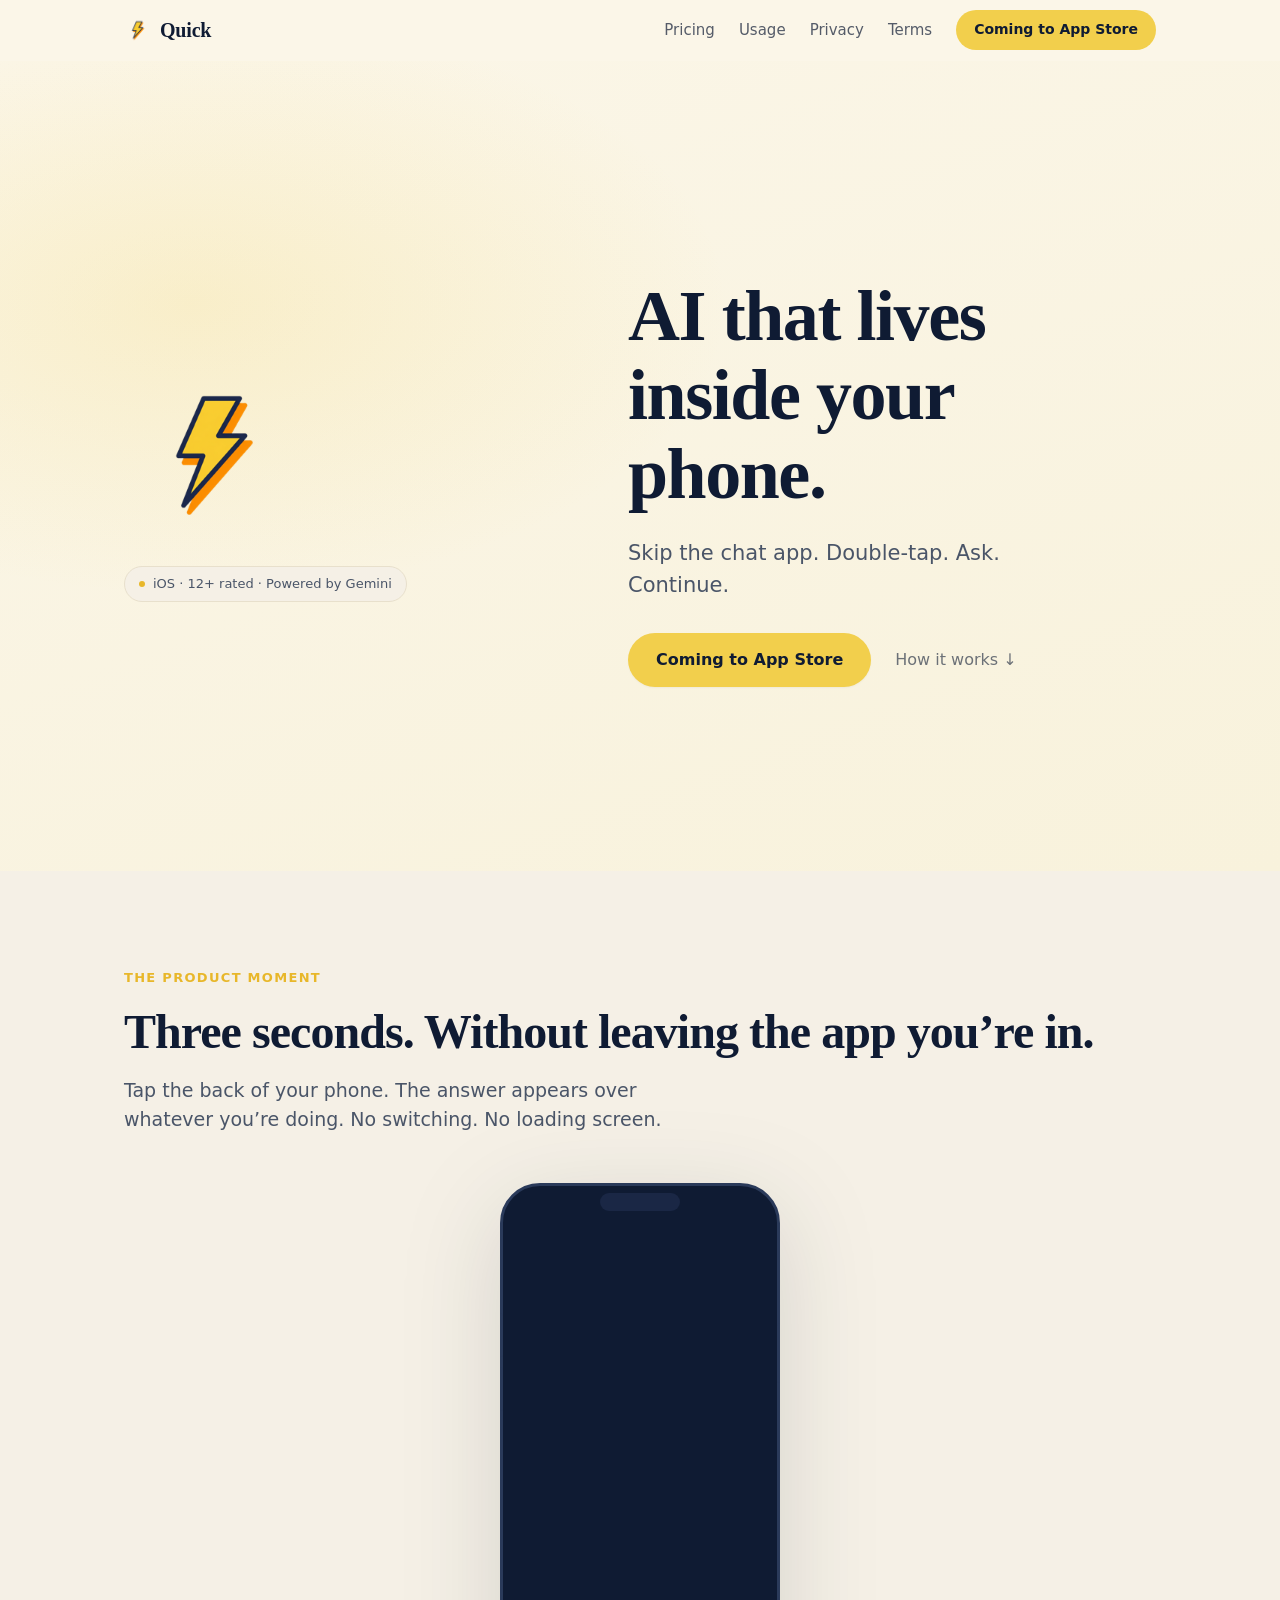
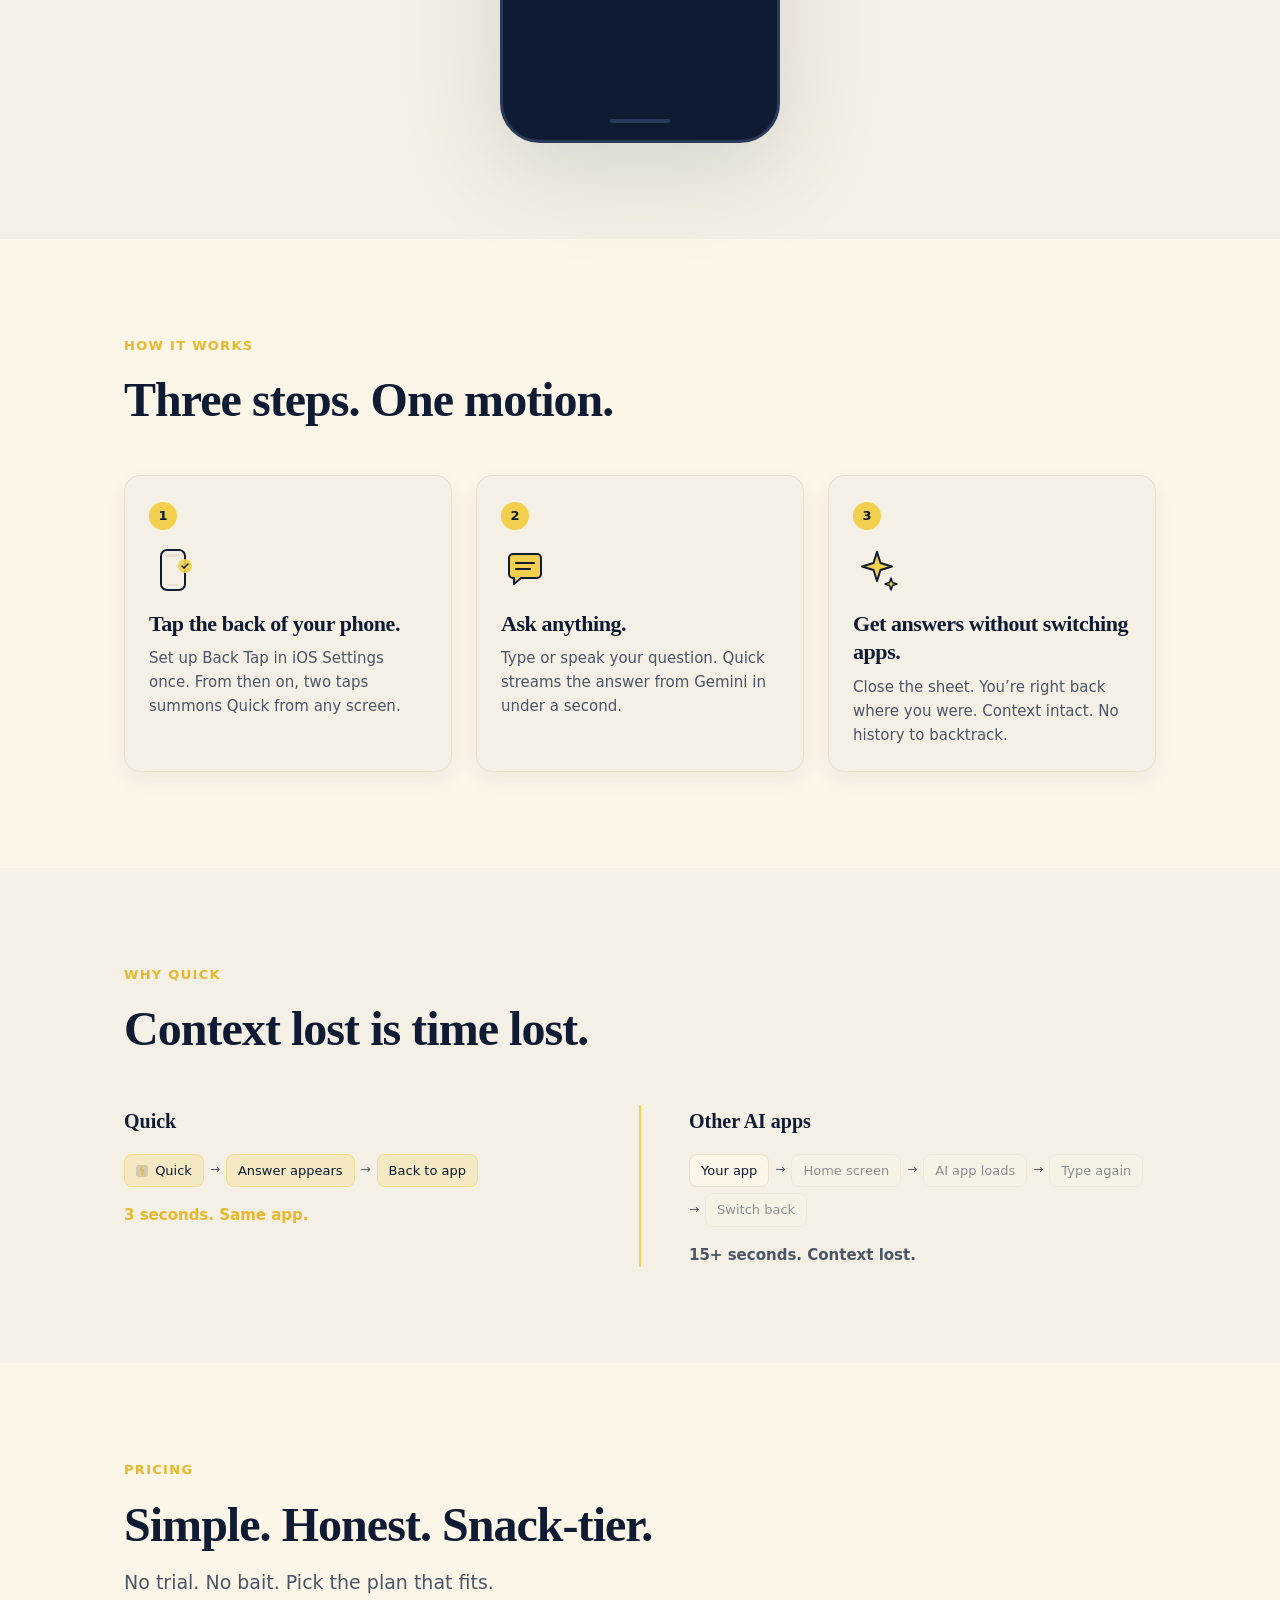
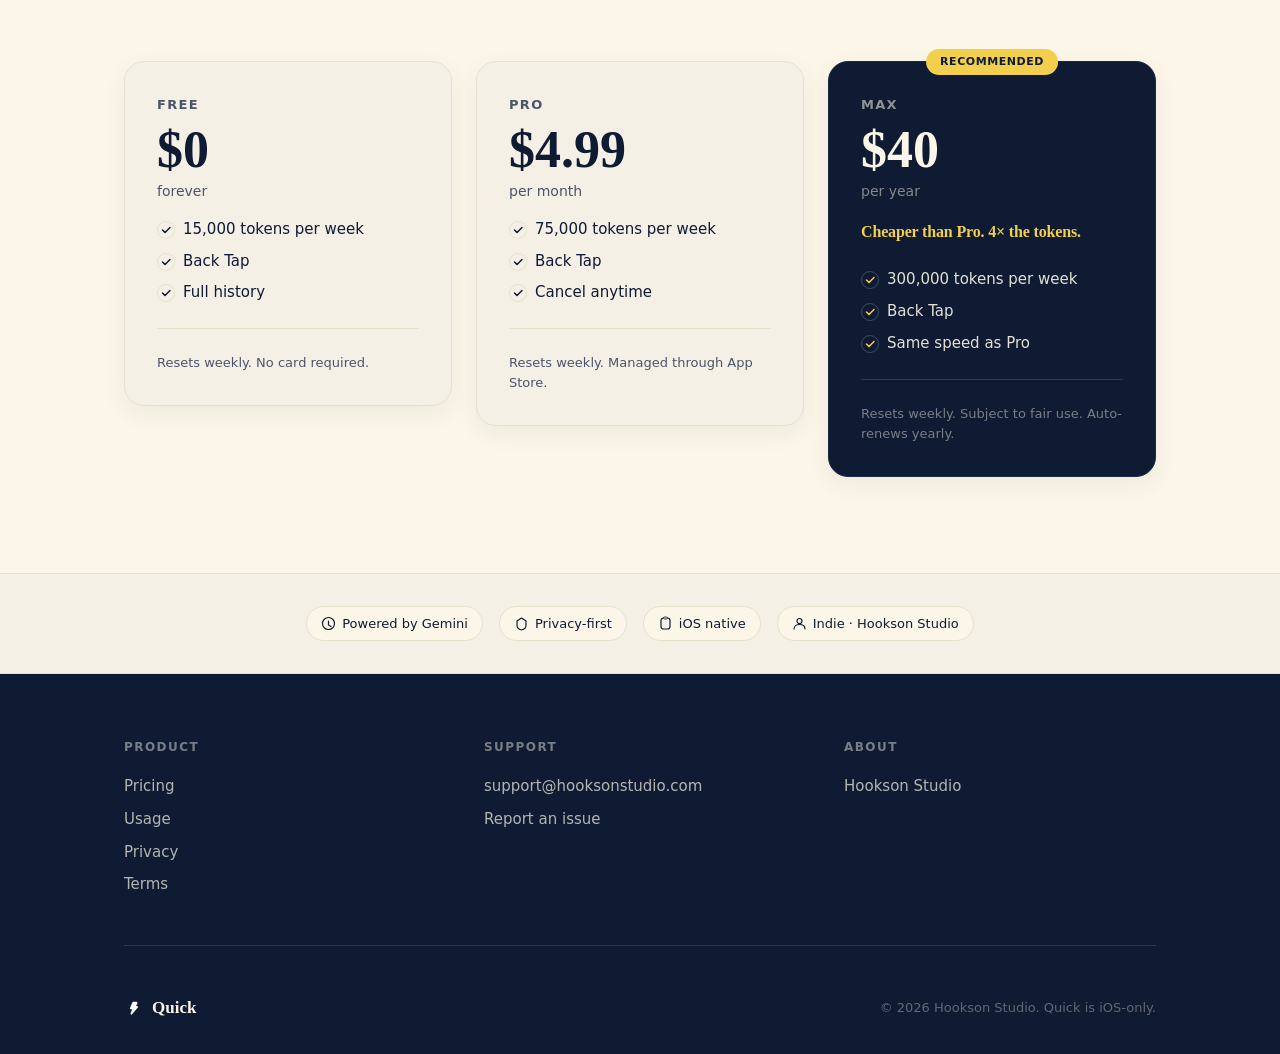
==== index.html @ fffdc353 "fix: token-based quota copy (questions → tokens)" ====
<!DOCTYPE html>
<html lang="en">
<head>
  <meta charset="UTF-8" />
  <meta name="viewport" content="width=device-width, initial-scale=1.0" />
  <title>Quick: Fast AI — AI that lives inside your phone.</title>
  <meta name="description" content="Double-tap. Ask. Continue. Quick is the fastest way to AI, in any app, without switching." />
  <meta name="theme-color" content="#FBF6E8" />
  <link rel="stylesheet" href="styles.css" />
  <style>
    /* Nav scroll state via minimal inline script */
  </style>
</head>
<body>

<!-- NAV -->
<nav class="site-nav" id="site-nav">
  <div class="container">
    <div class="nav-inner">
      <a class="wordmark" href="/">
        <img src="assets/bolt.png" alt="Quick bolt" />
        Quick
      </a>
      <div class="nav-links">
        <a href="#pricing" class="nav-text-link">Pricing</a>
        <a href="usage.html" class="nav-text-link">Usage</a>
        <a href="privacy.html" class="nav-text-link">Privacy</a>
        <a href="terms.html" class="nav-text-link">Terms</a>
        <span class="cta-pill">Coming to App Store</span>
      </div>
    </div>
  </div>
</nav>

<!-- HERO -->
<section class="hero">
  <div class="container">
    <div class="hero-grid">
      <div class="hero-left">
        <img class="hero-bolt" src="assets/bolt.png" alt="Quick" />
        <span class="tagline-pill">
          <span class="tagline-dot"></span>
          iOS &middot; 12+ rated &middot; Powered by Gemini
        </span>
      </div>
      <div class="hero-right">
        <h1>AI that lives inside your phone.</h1>
        <p class="hero-subtitle">Skip the chat app. Double-tap. Ask. Continue.</p>
        <div class="hero-actions">
          <span class="btn-primary">Coming to App Store</span>
          <a href="#how-it-works" class="btn-text">How it works &darr;</a>
        </div>
      </div>
    </div>
  </div>
</section>

<!-- PRODUCT MOMENT -->
<section class="product-moment">
  <div class="container">
    <p class="section-eyebrow fade-in">The product moment</p>
    <h2 class="fade-in">Three seconds. Without leaving the app you&rsquo;re in.</h2>
    <p class="section-sub fade-in">Tap the back of your phone. The answer appears over whatever you&rsquo;re doing. No switching. No loading screen.</p>
    <div class="phone-wrapper fade-in">
      <div class="phone-svg-wrap">
        <!-- Phone outline SVG -->
        <svg class="phone-outline" viewBox="0 0 280 560" fill="none" xmlns="http://www.w3.org/2000/svg">
          <rect x="1.5" y="1.5" width="277" height="557" rx="38.5" fill="#0F1B33" stroke="#2A3A5A" stroke-width="3"/>
          <!-- Side button -->
          <rect x="277" y="140" width="5" height="60" rx="2.5" fill="#2A3A5A"/>
          <!-- Volume buttons -->
          <rect x="-2" y="130" width="5" height="44" rx="2.5" fill="#2A3A5A"/>
          <rect x="-2" y="184" width="5" height="44" rx="2.5" fill="#2A3A5A"/>
          <!-- Camera island -->
          <rect x="100" y="10" width="80" height="18" rx="9" fill="#1A2745"/>
          <!-- Home indicator -->
          <rect x="110" y="536" width="60" height="4" rx="2" fill="#2A3A5A"/>
        </svg>
        <!-- Phone screen contents (static placeholder) -->
        <div class="phone-screen-area">
          <div class="phone-placeholder">
            <svg class="phone-placeholder-bolt" viewBox="0 0 24 24" fill="none" xmlns="http://www.w3.org/2000/svg">
              <path d="M13 2L4 14h7l-1 8 9-12h-7l1-8z" fill="#F2CF4C" stroke="#F2CF4C" stroke-width="1.5" stroke-linejoin="round"/>
            </svg>
            <p class="phone-placeholder-caption">Screenshot coming soon</p>
          </div>
        </div>
      </div>
    </div>
  </div>
</section>

<!-- HOW IT WORKS -->
<section class="how-it-works" id="how-it-works">
  <div class="container">
    <p class="section-eyebrow fade-in">How it works</p>
    <h2 class="fade-in">Three steps. One motion.</h2>
    <div class="cards-row">
      <div class="card fade-in">
        <div class="step-number">1</div>
        <!-- Phone back-tap SVG -->
        <svg class="card-icon" viewBox="0 0 48 48" fill="none" xmlns="http://www.w3.org/2000/svg">
          <rect x="12" y="4" width="24" height="40" rx="6" fill="#F5F0E6" stroke="#0F1B33" stroke-width="2"/>
          <circle cx="36" cy="20" r="7" fill="#F2CF4C" opacity="0.9"/>
          <path d="M33 20l2 2 4-4" stroke="#0F1B33" stroke-width="1.5" stroke-linecap="round" stroke-linejoin="round"/>
          <rect x="17" y="8" width="14" height="3" rx="1.5" fill="#E8E0CC"/>
          <rect x="19" y="38" width="10" height="2" rx="1" fill="#E8E0CC"/>
        </svg>
        <h3>Tap the back of your phone.</h3>
        <p>Set up Back Tap in iOS Settings once. From then on, two taps summons Quick from any screen.</p>
      </div>
      <div class="card fade-in">
        <div class="step-number">2</div>
        <!-- Speech bubble SVG -->
        <svg class="card-icon" viewBox="0 0 48 48" fill="none" xmlns="http://www.w3.org/2000/svg">
          <path d="M8 12c0-2.2 1.8-4 4-4h24c2.2 0 4 1.8 4 4v16c0 2.2-1.8 4-4 4H20l-7 6v-6h-1c-2.2 0-4-1.8-4-4V12z" fill="#F2CF4C" stroke="#0F1B33" stroke-width="2" stroke-linejoin="round"/>
          <line x1="15" y1="17" x2="33" y2="17" stroke="#0F1B33" stroke-width="2" stroke-linecap="round"/>
          <line x1="15" y1="23" x2="29" y2="23" stroke="#0F1B33" stroke-width="2" stroke-linecap="round"/>
        </svg>
        <h3>Ask anything.</h3>
        <p>Type or speak your question. Quick streams the answer from Gemini in under a second.</p>
      </div>
      <div class="card fade-in">
        <div class="step-number">3</div>
        <!-- Sparkle SVG -->
        <svg class="card-icon" viewBox="0 0 48 48" fill="none" xmlns="http://www.w3.org/2000/svg">
          <path d="M24 6l3.5 11L39 20.5 27.5 24 24 35l-3.5-11L9 20.5 20.5 17 24 6z" fill="#F2CF4C" stroke="#0F1B33" stroke-width="2" stroke-linejoin="round"/>
          <path d="M38 32l1.5 4.5L44 38l-4.5 1.5L38 44l-1.5-4.5L32 38l4.5-1.5L38 32z" fill="#F2CF4C" stroke="#0F1B33" stroke-width="1.5" stroke-linejoin="round"/>
        </svg>
        <h3>Get answers without switching apps.</h3>
        <p>Close the sheet. You&rsquo;re right back where you were. Context intact. No history to backtrack.</p>
      </div>
    </div>
  </div>
</section>

<!-- COMPARISON -->
<section class="comparison">
  <div class="container">
    <p class="section-eyebrow fade-in">Why Quick</p>
    <h2 class="fade-in">Context lost is time lost.</h2>
    <div class="comparison-grid fade-in">
      <!-- Quick flow -->
      <div class="flow-col quick">
        <div class="flow-col-title">Quick</div>
        <div class="flow-steps">
          <span class="flow-badge accent">
            <svg width="12" height="12" viewBox="0 0 12 12" fill="none" style="display:inline;vertical-align:middle;margin-right:3px"><rect width="12" height="12" rx="3" fill="#0F1B33" opacity="0.15"/><path d="M6 2l-1.5 3h3L6 10" stroke="#E8B72A" stroke-width="1.2" stroke-linecap="round" stroke-linejoin="round"/></svg>
            Quick
          </span>
          <span class="flow-arrow">&#8594;</span>
          <span class="flow-badge accent">Answer appears</span>
          <span class="flow-arrow">&#8594;</span>
          <span class="flow-badge accent">Back to app</span>
        </div>
        <p class="flow-caption">3 seconds. Same app.</p>
      </div>
      <!-- Divider -->
      <div class="comparison-divider"></div>
      <!-- Other AI flow -->
      <div class="flow-col other">
        <div class="flow-col-title">Other AI apps</div>
        <div class="flow-steps">
          <span class="flow-badge">Your app</span>
          <span class="flow-arrow">&#8594;</span>
          <span class="flow-badge dim">Home screen</span>
          <span class="flow-arrow">&#8594;</span>
          <span class="flow-badge dim">AI app loads</span>
          <span class="flow-arrow">&#8594;</span>
          <span class="flow-badge dim">Type again</span>
          <span class="flow-arrow">&#8594;</span>
          <span class="flow-badge dim">Switch back</span>
        </div>
        <p class="flow-caption">15+ seconds. Context lost.</p>
      </div>
    </div>
  </div>
</section>

<!-- PRICING -->
<section class="pricing" id="pricing">
  <div class="container">
    <p class="section-eyebrow fade-in">Pricing</p>
    <h2 class="fade-in">Simple. Honest. Snack-tier.</h2>
    <p class="section-sub fade-in">No trial. No bait. Pick the plan that fits.</p>
    <div class="pricing-grid">
      <!-- Free -->
      <div class="pricing-card fade-in">
        <p class="plan-tier">Free</p>
        <div class="plan-price">$0</div>
        <p class="plan-cadence">forever</p>
        <div class="plan-features">
          <div class="plan-feature">
            <svg class="check-icon" viewBox="0 0 18 18" fill="none"><circle cx="9" cy="9" r="8.5" stroke="#E8E0CC"/><path d="M5.5 9l2.5 2.5 5-5" stroke="#0F1B33" stroke-width="1.5" stroke-linecap="round" stroke-linejoin="round"/></svg>
            15,000 tokens per week
          </div>
          <div class="plan-feature">
            <svg class="check-icon" viewBox="0 0 18 18" fill="none"><circle cx="9" cy="9" r="8.5" stroke="#E8E0CC"/><path d="M5.5 9l2.5 2.5 5-5" stroke="#0F1B33" stroke-width="1.5" stroke-linecap="round" stroke-linejoin="round"/></svg>
            Back Tap
          </div>
          <div class="plan-feature">
            <svg class="check-icon" viewBox="0 0 18 18" fill="none"><circle cx="9" cy="9" r="8.5" stroke="#E8E0CC"/><path d="M5.5 9l2.5 2.5 5-5" stroke="#0F1B33" stroke-width="1.5" stroke-linecap="round" stroke-linejoin="round"/></svg>
            Full history
          </div>
        </div>
        <p class="plan-note">Resets weekly. No card required.</p>
      </div>
      <!-- Pro -->
      <div class="pricing-card fade-in">
        <p class="plan-tier">Pro</p>
        <div class="plan-price">$4.99</div>
        <p class="plan-cadence">per month</p>
        <div class="plan-features">
          <div class="plan-feature">
            <svg class="check-icon" viewBox="0 0 18 18" fill="none"><circle cx="9" cy="9" r="8.5" stroke="#E8E0CC"/><path d="M5.5 9l2.5 2.5 5-5" stroke="#0F1B33" stroke-width="1.5" stroke-linecap="round" stroke-linejoin="round"/></svg>
            75,000 tokens per week
          </div>
          <div class="plan-feature">
            <svg class="check-icon" viewBox="0 0 18 18" fill="none"><circle cx="9" cy="9" r="8.5" stroke="#E8E0CC"/><path d="M5.5 9l2.5 2.5 5-5" stroke="#0F1B33" stroke-width="1.5" stroke-linecap="round" stroke-linejoin="round"/></svg>
            Back Tap
          </div>
          <div class="plan-feature">
            <svg class="check-icon" viewBox="0 0 18 18" fill="none"><circle cx="9" cy="9" r="8.5" stroke="#E8E0CC"/><path d="M5.5 9l2.5 2.5 5-5" stroke="#0F1B33" stroke-width="1.5" stroke-linecap="round" stroke-linejoin="round"/></svg>
            Cancel anytime
          </div>
        </div>
        <p class="plan-note">Resets weekly. Managed through App Store.</p>
      </div>
      <!-- Max -->
      <div class="pricing-card recommended fade-in">
        <div class="recommended-badge">Recommended</div>
        <p class="plan-tier">Max</p>
        <div class="plan-price">$40</div>
        <p class="plan-cadence">per year</p>
        <p class="plan-pitch">Cheaper than Pro. 4&times; the tokens.</p>
        <div class="plan-features">
          <div class="plan-feature">
            <svg class="check-icon" viewBox="0 0 18 18" fill="none"><circle cx="9" cy="9" r="8.5" stroke="rgba(255,255,255,0.2)"/><path d="M5.5 9l2.5 2.5 5-5" stroke="#F2CF4C" stroke-width="1.5" stroke-linecap="round" stroke-linejoin="round"/></svg>
            300,000 tokens per week
          </div>
          <div class="plan-feature">
            <svg class="check-icon" viewBox="0 0 18 18" fill="none"><circle cx="9" cy="9" r="8.5" stroke="rgba(255,255,255,0.2)"/><path d="M5.5 9l2.5 2.5 5-5" stroke="#F2CF4C" stroke-width="1.5" stroke-linecap="round" stroke-linejoin="round"/></svg>
            Back Tap
          </div>
          <div class="plan-feature">
            <svg class="check-icon" viewBox="0 0 18 18" fill="none"><circle cx="9" cy="9" r="8.5" stroke="rgba(255,255,255,0.2)"/><path d="M5.5 9l2.5 2.5 5-5" stroke="#F2CF4C" stroke-width="1.5" stroke-linecap="round" stroke-linejoin="round"/></svg>
            Same speed as Pro
          </div>
        </div>
        <p class="plan-note">Resets weekly. Subject to fair use. Auto-renews yearly.</p>
      </div>
    </div>
  </div>
</section>

<!-- TRUST STRIP -->
<div class="trust">
  <div class="container">
    <div class="trust-inner">
      <span class="trust-badge">
        <svg viewBox="0 0 15 15" fill="none"><path d="M7.5 1.5A6 6 0 1 1 7.5 13.5 6 6 0 0 1 7.5 1.5z" stroke="#0F1B33" stroke-width="1.2"/><path d="M7.5 5v4l2.5 1.5" stroke="#0F1B33" stroke-width="1.2" stroke-linecap="round"/></svg>
        Powered by Gemini
      </span>
      <span class="trust-badge">
        <svg viewBox="0 0 15 15" fill="none"><path d="M7.5 2L3 5v4c0 2.5 2 4.5 4.5 5 2.5-.5 4.5-2.5 4.5-5V5L7.5 2z" stroke="#0F1B33" stroke-width="1.2" stroke-linejoin="round"/></svg>
        Privacy-first
      </span>
      <span class="trust-badge">
        <svg viewBox="0 0 15 15" fill="none"><rect x="3" y="2" width="9" height="11" rx="2.5" stroke="#0F1B33" stroke-width="1.2"/><rect x="5.5" y="1" width="4" height="2" rx="1" fill="#E8E0CC" stroke="#0F1B33" stroke-width="0.8"/></svg>
        iOS native
      </span>
      <span class="trust-badge">
        <svg viewBox="0 0 15 15" fill="none"><circle cx="7.5" cy="5" r="2.5" stroke="#0F1B33" stroke-width="1.2"/><path d="M2 13c0-3 2.5-4.5 5.5-4.5S13 10 13 13" stroke="#0F1B33" stroke-width="1.2" stroke-linecap="round"/></svg>
        Indie &middot; Hookson Studio
      </span>
    </div>
  </div>
</div>

<!-- FOOTER -->
<footer class="site-footer">
  <div class="container">
    <div class="footer-grid">
      <div>
        <p class="footer-col-title">Product</p>
        <div class="footer-links">
          <a href="#pricing">Pricing</a>
          <a href="usage.html">Usage</a>
          <a href="privacy.html">Privacy</a>
          <a href="terms.html">Terms</a>
        </div>
      </div>
      <div>
        <p class="footer-col-title">Support</p>
        <div class="footer-links">
          <a href="mailto:support@hooksonstudio.com">support@hooksonstudio.com</a>
          <a href="mailto:support@hooksonstudio.com?subject=Report">Report an issue</a>
        </div>
      </div>
      <div>
        <p class="footer-col-title">About</p>
        <div class="footer-links">
          <a href="https://hooksonstudio.com" rel="noopener">Hookson Studio</a>
        </div>
      </div>
    </div>
    <div class="footer-bottom">
      <a class="footer-wordmark" href="/">
        <img src="assets/bolt.png" alt="Quick" />
        Quick
      </a>
      <p class="footer-copyright">&copy; 2026 Hookson Studio. Quick is iOS-only.</p>
    </div>
  </div>
</footer>

<!-- Minimal nav scroll script — one querySelector, no framework -->
<script>
(function(){
  var nav = document.getElementById('site-nav');
  window.addEventListener('scroll', function(){ nav.classList.toggle('scrolled', window.scrollY > 8); }, {passive:true});
})();
</script>

</body>
</html>
---- styles.css ----
/* Quick: Fast AI — Marketing Site Styles */

/* RESET */
*, *::before, *::after { box-sizing: border-box; margin: 0; padding: 0; }
html { scroll-behavior: smooth; -webkit-text-size-adjust: 100%; }
body {
  font-family: -apple-system, BlinkMacSystemFont, 'SF Pro Text', system-ui, sans-serif;
  font-size: 17px;
  line-height: 1.65;
  color: var(--navy);
  background: var(--cream);
  -webkit-font-smoothing: antialiased;
}
img, svg { display: block; max-width: 100%; }
a { color: inherit; text-decoration: none; }
ul { list-style: none; }

/* BRAND VARIABLES */
:root {
  --cream:        #FBF6E8;
  --cream-deep:   #F5F0E6;
  --cream-border: #E8E0CC;
  --navy:         #0F1B33;
  --navy-soft:    #1A2745;
  --yellow:       #F2CF4C;
  --yellow-deep:  #E8B72A;
  --orange:       #F39C2E;
  --text-secondary: #4A5568;
  --shadow-sm: 0 1px 2px rgba(15,27,51,0.04);
  --shadow-md: 0 8px 24px rgba(15,27,51,0.06);
  --shadow-lg: 0 24px 48px rgba(15,27,51,0.08);
  --sp-1:4px; --sp-2:8px; --sp-3:16px; --sp-4:24px;
  --sp-5:32px; --sp-6:48px; --sp-7:64px; --sp-8:96px; --sp-9:128px;
}

/* TYPOGRAPHY */
h1,h2,h3,.serif {
  font-family: 'Iowan Old Style','Charter','Georgia',serif;
  font-weight: 700;
  letter-spacing: -0.02em;
  line-height: 1.1;
}
h1 { font-size: clamp(44px,6vw,72px); }
h2 { font-size: clamp(32px,4.5vw,48px); line-height: 1.15; }
h3 { font-size: 22px; line-height: 1.3; }
p  { font-size: 17px; }

/* LAYOUT */
.container { max-width: 1080px; margin: 0 auto; padding: 0 var(--sp-4); }
section { padding: var(--sp-8) 0; }

/* NAVIGATION */
.site-nav {
  position: sticky; top: 0; z-index: 100;
  background: transparent;
  transition: background 200ms ease, border-color 200ms ease, box-shadow 200ms ease;
  border-bottom: 1px solid transparent;
}
.site-nav.scrolled {
  background: var(--cream);
  border-bottom-color: var(--cream-border);
  box-shadow: var(--shadow-sm);
}
.nav-inner {
  display: flex; align-items: center; justify-content: space-between; height: 60px;
}
.wordmark {
  display: flex; align-items: center; gap: var(--sp-2);
  font-family: 'Iowan Old Style','Charter','Georgia',serif;
  font-size: 20px; font-weight: 700; color: var(--navy); letter-spacing: -0.01em;
}
.wordmark img { width: 28px; height: 28px; object-fit: contain; }
.nav-links { display: flex; align-items: center; gap: var(--sp-4); }
.nav-text-link { font-size: 15px; color: var(--navy); opacity: 0.7; transition: opacity 160ms ease; }
.nav-text-link:hover { opacity: 1; }
.cta-pill {
  display: inline-flex; align-items: center; padding: 8px 18px;
  background: var(--yellow); color: var(--navy); border-radius: 100px;
  font-size: 14px; font-weight: 600;
  transition: background 160ms ease, transform 160ms ease;
}
.cta-pill:hover { background: var(--yellow-deep); transform: translateY(-1px); }

/* HERO */
.hero {
  min-height: 90vh; display: flex; align-items: center;
  background:
    radial-gradient(ellipse 70% 60% at 15% 30%, rgba(242,207,76,0.18) 0%, transparent 60%),
    linear-gradient(160deg, var(--cream) 0%, #F8F2DC 100%);
  padding: var(--sp-8) 0 var(--sp-7); overflow: hidden;
}
.hero-grid {
  display: grid; grid-template-columns: 1fr 1.2fr;
  gap: var(--sp-7); align-items: center;
}
.hero-left { display: flex; flex-direction: column; align-items: flex-start; gap: var(--sp-4); }
.hero-bolt { width: 180px; height: 180px; object-fit: contain; animation: boltPulse 3s ease-in-out infinite; }
@keyframes boltPulse {
  0%,100% { filter: drop-shadow(0 0 0px rgba(242,207,76,0)); }
  50%     { filter: drop-shadow(0 0 32px rgba(242,207,76,0.6)); }
}
.tagline-pill {
  display: inline-flex; align-items: center; gap: var(--sp-2);
  padding: 6px 14px; background: var(--cream-deep);
  border: 1px solid var(--cream-border); border-radius: 100px;
  font-size: 13px; font-weight: 500; color: var(--text-secondary);
}
.tagline-dot { width:6px; height:6px; background:var(--yellow-deep); border-radius:50%; display:inline-block; }
.hero-right { display: flex; flex-direction: column; gap: var(--sp-4); }
.hero-subtitle { font-size: 21px; color: var(--text-secondary); line-height: 1.5; max-width: 440px; }
.hero-actions { display: flex; align-items: center; gap: var(--sp-4); flex-wrap: wrap; margin-top: var(--sp-2); }
.btn-primary {
  display: inline-flex; align-items: center; padding: 14px 28px;
  background: var(--yellow); color: var(--navy); border-radius: 100px;
  font-size: 16px; font-weight: 600;
  transition: background 160ms ease, transform 160ms ease, box-shadow 160ms ease;
  box-shadow: var(--shadow-sm);
}
.btn-primary:hover { background: var(--yellow-deep); transform: translateY(-2px); box-shadow: var(--shadow-md); }
.btn-text { font-size: 16px; color: var(--navy); opacity: 0.6; transition: opacity 160ms ease; font-weight: 500; }
.btn-text:hover { opacity: 1; }

/* SCROLL FADE-IN */
@supports (animation-timeline: view()) {
  .fade-in {
    opacity: 0; transform: translateY(24px);
    animation: fadeUp 0.6s ease forwards;
    animation-timeline: view();
    animation-range: entry 0% entry 30%;
  }
}
@keyframes fadeUp { to { opacity: 1; transform: translateY(0); } }

/* PRODUCT MOMENT */
.product-moment { background: var(--cream-deep); padding: var(--sp-8) 0; }
.section-eyebrow {
  font-size: 13px; font-weight: 600; text-transform: uppercase;
  letter-spacing: 0.1em; color: var(--yellow-deep); margin-bottom: var(--sp-3);
}
.section-sub {
  font-size: 19px; color: var(--text-secondary); max-width: 560px;
  margin-top: var(--sp-3); margin-bottom: var(--sp-6); line-height: 1.55;
}
.phone-wrapper { display: flex; justify-content: center; }
.phone-svg-wrap {
  position: relative; width: 280px; height: 560px;
  filter: drop-shadow(0 24px 48px rgba(15,27,51,0.14));
}
.phone-svg-wrap svg.phone-outline {
  position: absolute; inset: 0; width: 100%; height: 100%;
  z-index: 10; pointer-events: none;
}
.phone-screen-area {
  position: absolute; top: 28px; left: 16px; right: 16px; bottom: 28px;
  border-radius: 24px; overflow: hidden; background: #1C1C1E; z-index: 1;
}
.phone-placeholder {
  position:absolute; inset:0;
  display:flex; flex-direction:column; align-items:center; justify-content:center;
  gap:14px; padding:24px;
  background:linear-gradient(160deg, #14223F 0%, #0F1B33 100%);
}
.phone-placeholder-bolt {
  width:36px; height:36px; opacity:0.85;
  filter: drop-shadow(0 0 14px rgba(242,207,76,0.35));
}
.phone-placeholder-caption {
  font-family:'Iowan Old Style','Charter','Georgia',serif;
  font-size:14px; font-style:italic;
  color:rgba(251,246,232,0.55); letter-spacing:0.01em; text-align:center;
}

/* HOW IT WORKS */
.how-it-works { background: var(--cream); }
.cards-row { display:grid; grid-template-columns:repeat(3,1fr); gap:var(--sp-4); margin-top:var(--sp-6); }
.card {
  background:var(--cream-deep); border:1px solid var(--cream-border);
  border-radius:16px; padding:var(--sp-4); box-shadow:var(--shadow-md);
  transition:transform 200ms ease, box-shadow 200ms ease;
}
.card:hover { transform:translateY(-4px); box-shadow:var(--shadow-lg); }
.card-icon { width:48px; height:48px; margin-bottom:var(--sp-3); }
.card h3 { color:var(--navy); margin-bottom:var(--sp-2); }
.card p { font-size:15px; color:var(--text-secondary); line-height:1.6; }
.step-number {
  display:inline-flex; align-items:center; justify-content:center;
  width:28px; height:28px; border-radius:50%; background:var(--yellow);
  color:var(--navy); font-size:13px; font-weight:700; margin-bottom:var(--sp-3);
}

/* COMPARISON */
.comparison { background: var(--cream-deep); }
.comparison-grid {
  display:grid; grid-template-columns:1fr 2px 1fr;
  gap:var(--sp-6); align-items:start; margin-top:var(--sp-6);
}
.comparison-divider { background:var(--yellow); width:2px; align-self:stretch; min-height:160px; border-radius:1px; }
.flow-col { display:flex; flex-direction:column; gap:var(--sp-3); }
.flow-col-title { font-family:'Iowan Old Style','Charter','Georgia',serif; font-size:20px; font-weight:700; color:var(--navy); }
.flow-steps { display:flex; align-items:center; flex-wrap:wrap; gap:6px; }
.flow-badge {
  padding:5px 11px; border-radius:8px; background:var(--cream);
  border:1px solid var(--cream-border); font-size:13px; font-weight:500; color:var(--navy);
}
.flow-badge.accent { background:rgba(242,207,76,0.22); border-color:rgba(242,207,76,0.45); }
.flow-badge.dim { opacity:0.45; }
.flow-arrow { color:var(--text-secondary); font-size:12px; }
.flow-caption { font-size:15px; font-weight:600; }
.flow-col.quick .flow-caption { color:var(--yellow-deep); }
.flow-col.other .flow-caption { color:var(--text-secondary); }

/* PRICING */
.pricing { background: var(--cream); }
.pricing-grid { display:grid; grid-template-columns:repeat(3,1fr); gap:var(--sp-4); margin-top:var(--sp-7); align-items:start; }
.pricing-card {
  background:var(--cream-deep); border:1px solid var(--cream-border);
  border-radius:20px; padding:var(--sp-5); box-shadow:var(--shadow-md);
  transition:transform 200ms ease, box-shadow 200ms ease; position:relative;
}
.pricing-card:hover { transform:translateY(-4px); box-shadow:var(--shadow-lg); }
.pricing-card.recommended { background:var(--navy); border-color:var(--navy-soft); color:var(--cream); }
.recommended-badge {
  position:absolute; top:-13px; left:50%; transform:translateX(-50%);
  background:var(--yellow); color:var(--navy); font-size:11px; font-weight:700;
  padding:4px 14px; border-radius:100px; white-space:nowrap;
  letter-spacing:0.05em; text-transform:uppercase;
}
.plan-tier {
  font-size:13px; font-weight:600; text-transform:uppercase;
  letter-spacing:0.1em; color:var(--text-secondary); margin-bottom:var(--sp-2);
}
.pricing-card.recommended .plan-tier { color:rgba(251,246,232,0.55); }
.plan-price {
  font-family:'Iowan Old Style','Charter','Georgia',serif;
  font-size:52px; font-weight:700; line-height:1; color:var(--navy);
}
.pricing-card.recommended .plan-price { color:var(--cream); }
.plan-cadence { font-size:14px; color:var(--text-secondary); margin-top:var(--sp-1); margin-bottom:var(--sp-3); }
.pricing-card.recommended .plan-cadence { color:rgba(251,246,232,0.5); }
.plan-pitch {
  font-family:'Iowan Old Style','Charter','Georgia',serif;
  font-size:16px; font-weight:700; color:var(--yellow);
  margin-bottom:var(--sp-4); letter-spacing:-0.01em;
}
.plan-features {
  display:flex; flex-direction:column; gap:10px;
  margin-bottom:var(--sp-4); padding-bottom:var(--sp-4);
  border-bottom:1px solid var(--cream-border);
}
.pricing-card.recommended .plan-features { border-bottom-color:rgba(251,246,232,0.15); }
.plan-feature { display:flex; align-items:flex-start; gap:8px; font-size:15px; color:var(--navy); line-height:1.45; }
.pricing-card.recommended .plan-feature { color:rgba(251,246,232,0.9); }
.check-icon { flex-shrink:0; width:18px; height:18px; margin-top:2px; }
.plan-note { font-size:13px; color:var(--text-secondary); line-height:1.55; }
.pricing-card.recommended .plan-note { color:rgba(251,246,232,0.45); }

/* TRUST STRIP */
.trust {
  background:var(--cream-deep); padding:var(--sp-5) 0;
  border-top:1px solid var(--cream-border); border-bottom:1px solid var(--cream-border);
}
.trust-inner { display:flex; align-items:center; justify-content:center; gap:var(--sp-3); flex-wrap:wrap; }
.trust-badge {
  display:inline-flex; align-items:center; gap:6px; padding:6px 14px;
  border:1px solid var(--cream-border); border-radius:100px;
  font-size:13px; font-weight:500; color:var(--navy); background:var(--cream);
}
.trust-badge svg { width:15px; height:15px; flex-shrink:0; }

/* FOOTER */
.site-footer { background:var(--navy); color:var(--cream); padding:var(--sp-7) 0 var(--sp-5); }
.footer-grid {
  display:grid; grid-template-columns:1fr 1fr 1fr; gap:var(--sp-6);
  margin-bottom:var(--sp-6); padding-bottom:var(--sp-6);
  border-bottom:1px solid rgba(251,246,232,0.12);
}
.footer-col-title {
  font-size:12px; font-weight:600; text-transform:uppercase;
  letter-spacing:0.12em; color:rgba(251,246,232,0.45); margin-bottom:var(--sp-3);
}
.footer-links { display:flex; flex-direction:column; gap:var(--sp-2); }
.footer-links a { font-size:15px; color:rgba(251,246,232,0.7); transition:color 160ms ease; }
.footer-links a:hover { color:var(--yellow); }
.footer-bottom { display:flex; align-items:center; justify-content:space-between; flex-wrap:wrap; gap:var(--sp-3); }
.footer-copyright { font-size:13px; color:rgba(251,246,232,0.35); }
.footer-wordmark {
  display:flex; align-items:center; gap:8px;
  font-family:'Iowan Old Style','Charter','Georgia',serif;
  font-size:17px; font-weight:700; color:var(--cream);
}
.footer-wordmark img { width:20px; height:20px; object-fit:contain; filter:brightness(0) invert(1); }

/* LEGAL PAGES */
.legal-main { padding:var(--sp-8) 0; }
.legal-content { max-width:680px; margin:0 auto; }
.legal-content h1 { font-size:clamp(32px,5vw,52px); color:var(--navy); margin-bottom:var(--sp-2); }
.last-updated { font-size:14px; color:var(--text-secondary); margin-bottom:var(--sp-6); }
.legal-content h2 {
  font-size:22px; color:var(--navy); margin-top:var(--sp-6); margin-bottom:var(--sp-2);
  font-family:'Iowan Old Style','Charter','Georgia',serif; letter-spacing:-0.01em;
}
.legal-content p, .legal-content li { font-size:16px; color:var(--navy); line-height:1.75; margin-bottom:var(--sp-3); }
.legal-content ul { list-style:disc; padding-left:var(--sp-4); margin-bottom:var(--sp-3); }
.legal-content strong { font-weight:600; }
.legal-content a {
  color:var(--navy); text-decoration:underline;
  text-decoration-color:var(--yellow-deep); text-underline-offset:3px; transition:color 160ms ease;
}
.legal-content a:hover { color:var(--yellow-deep); }

/* REDUCED MOTION */
@media (prefers-reduced-motion: reduce) {
  .fade-in  { animation:none !important; opacity:1 !important; transform:none !important; }
  .hero-bolt { animation:none !important; filter:none !important; }
  .phone-placeholder-bolt { filter:none !important; }
}

/* MOBILE */
@media (max-width: 720px) {
  .hero-grid { grid-template-columns:1fr; text-align:center; }
  .hero-left { align-items:center; order:1; }
  .hero-right { order:2; align-items:center; }
  .hero-bolt { width:120px; height:120px; }
  .hero-subtitle { text-align:center; }
  .hero-actions { justify-content:center; }
  .cards-row { grid-template-columns:1fr; }
  .comparison-grid { grid-template-columns:1fr; gap:var(--sp-4); }
  .comparison-divider { width:100%; height:2px; min-height:unset; align-self:auto; }
  .pricing-grid { grid-template-columns:1fr; }
  .footer-grid { grid-template-columns:1fr; gap:var(--sp-4); }
  .footer-bottom { flex-direction:column; text-align:center; }
  .nav-text-link { display:none; }
  .trust-inner { gap:var(--sp-2); }
  .phone-svg-wrap { width:220px; height:440px; }
}
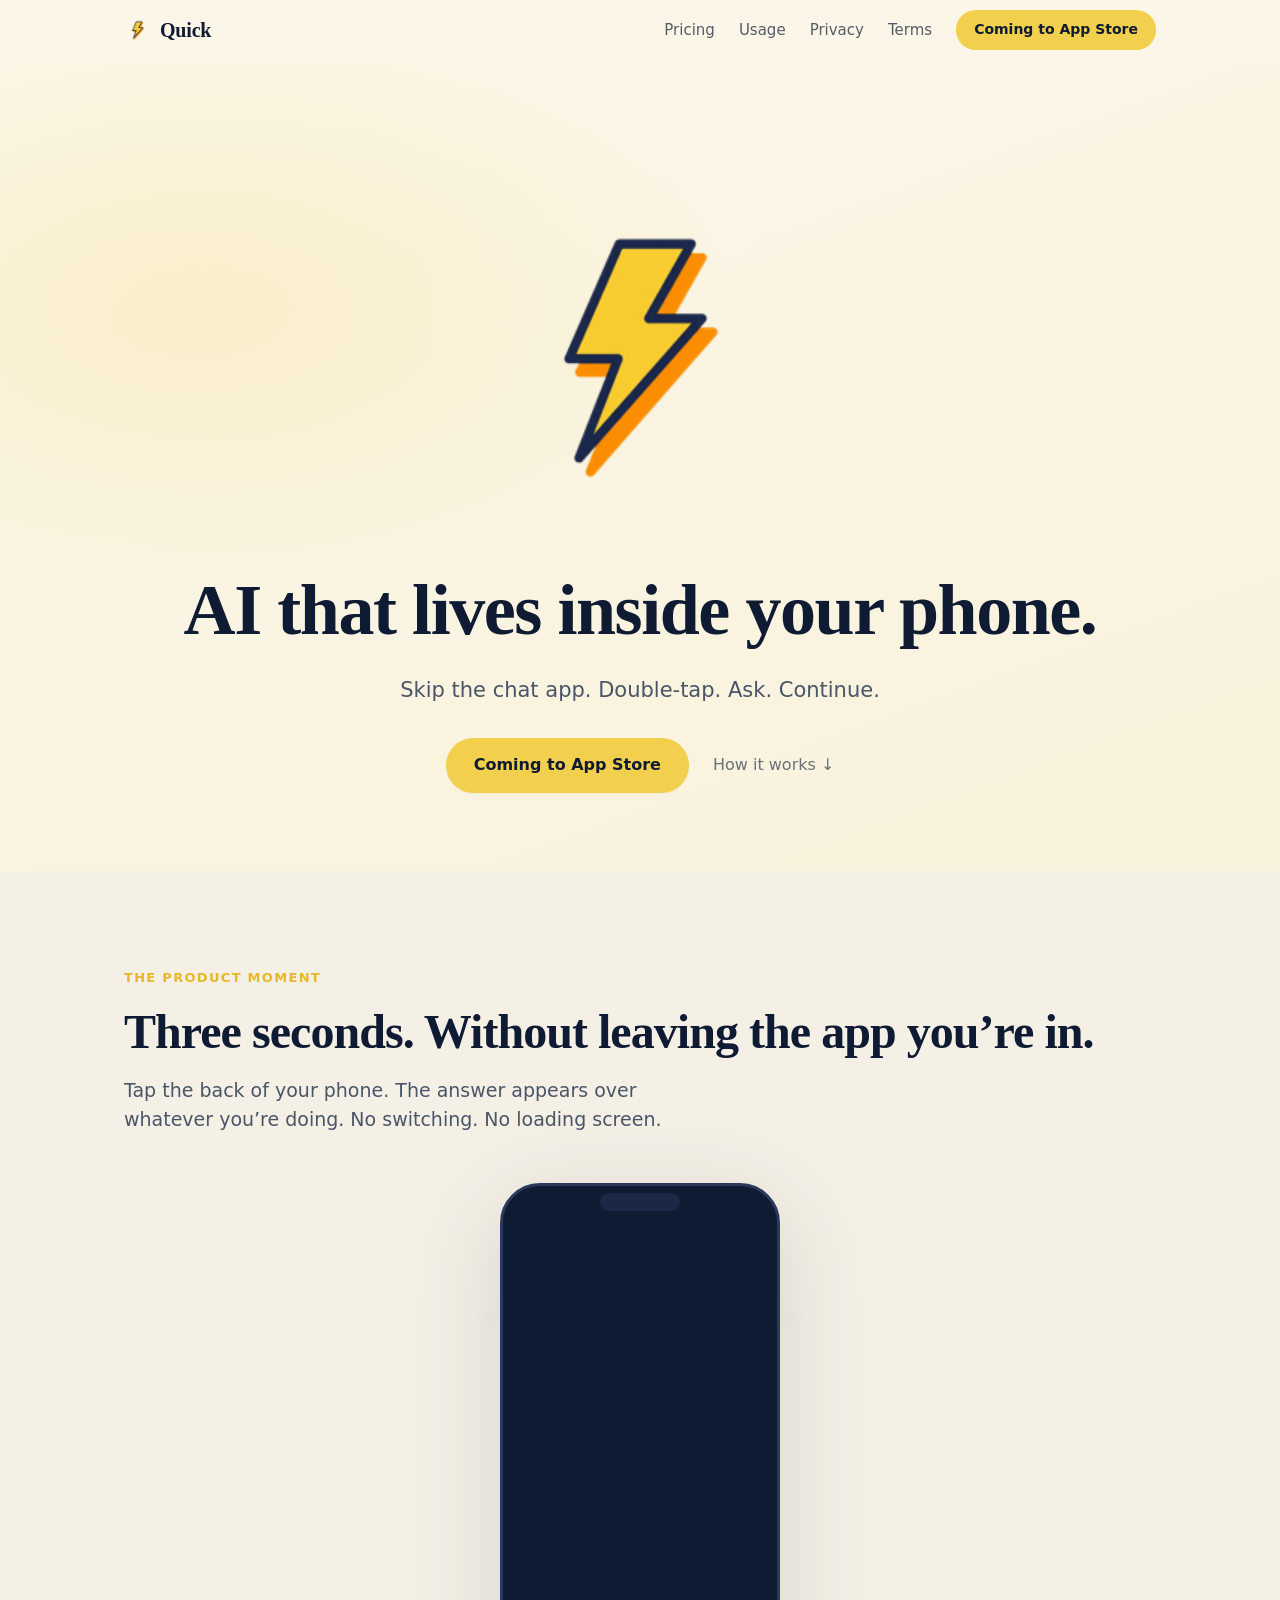
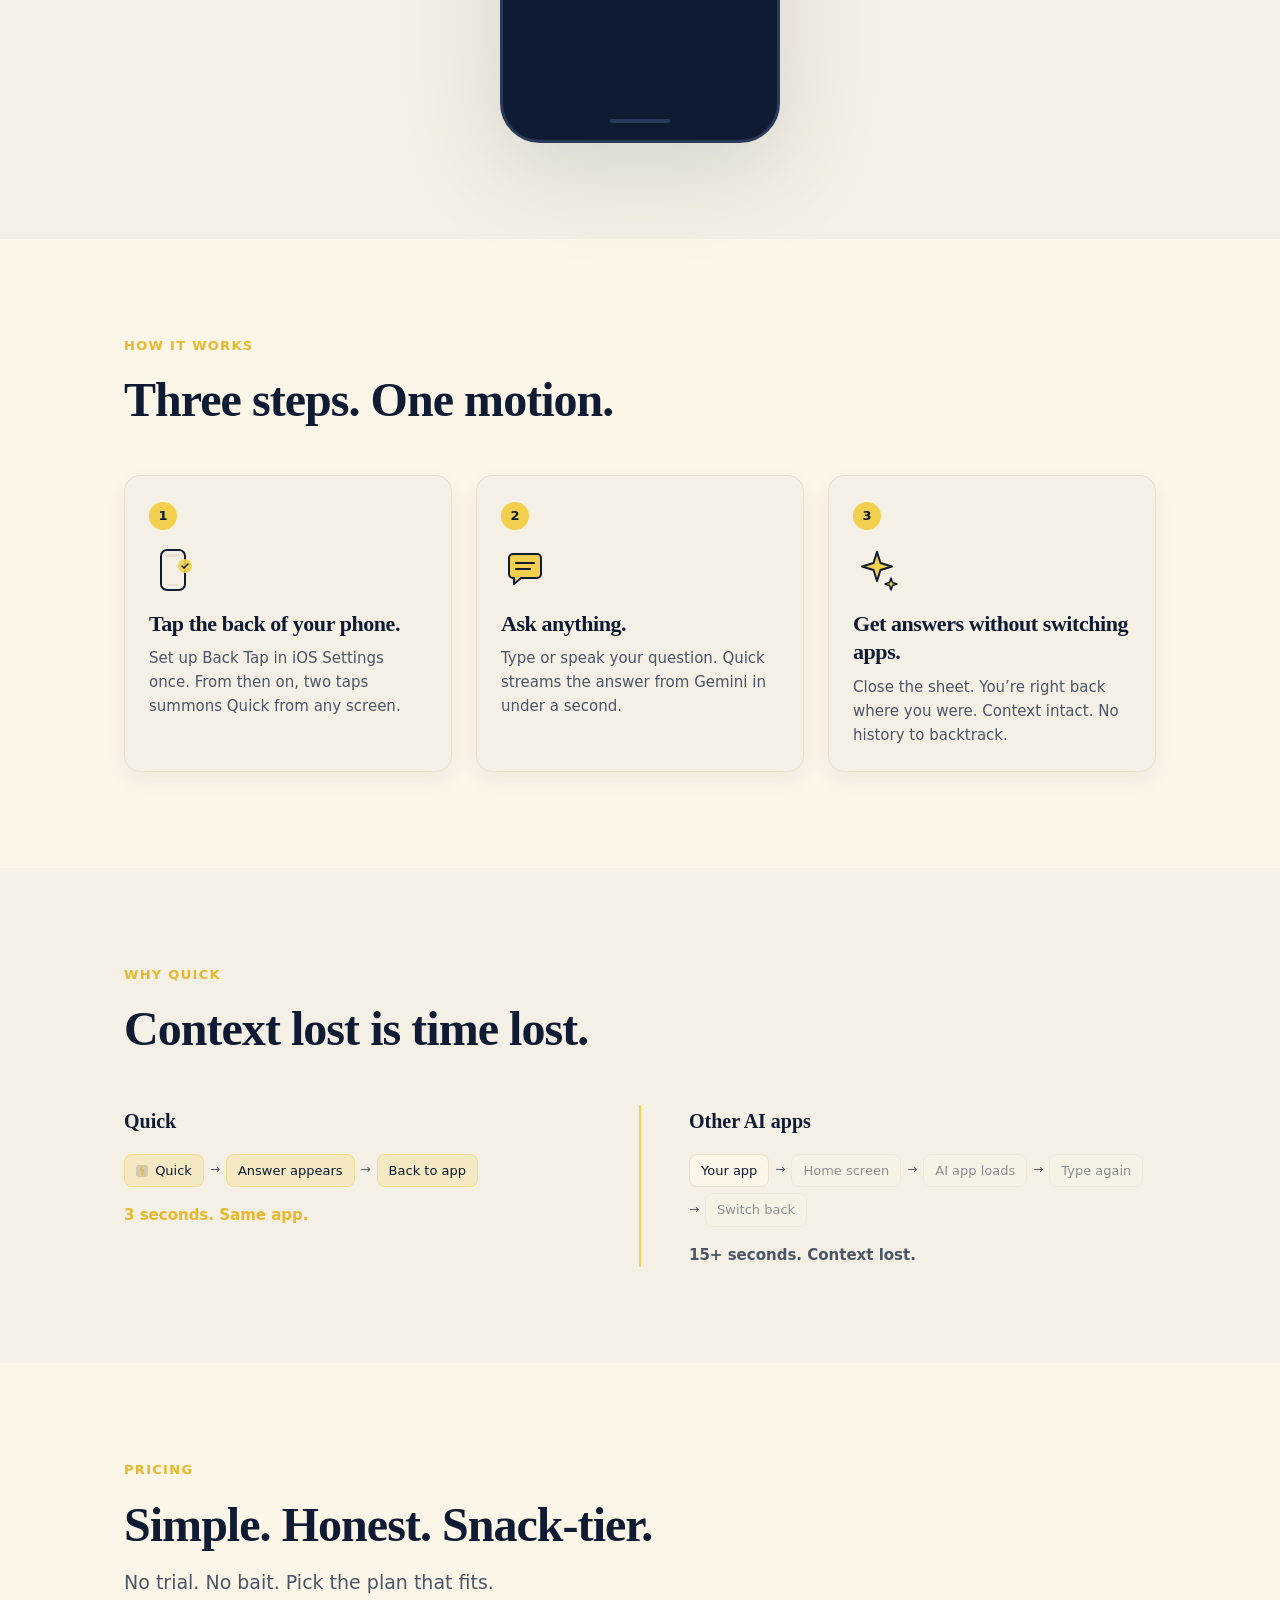
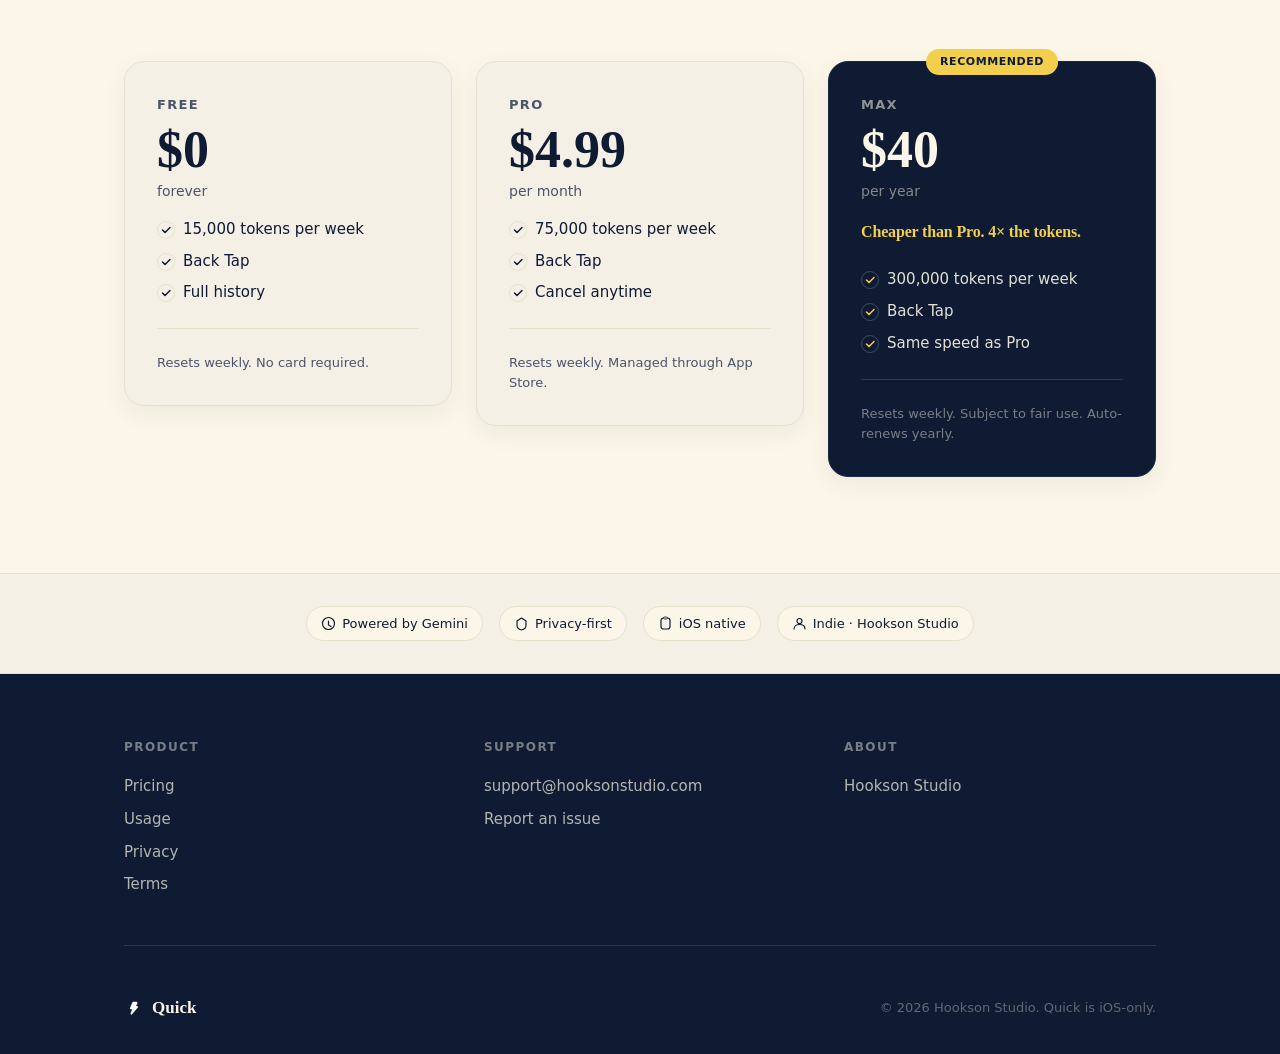
==== commit dd257f46: "fix: center hero bolt, drop pill, scrub em dashes" ====
--- a/index.html
+++ b/index.html
@@ -35,21 +35,13 @@
 <!-- HERO -->
 <section class="hero">
   <div class="container">
-    <div class="hero-grid">
-      <div class="hero-left">
-        <img class="hero-bolt" src="assets/bolt.png" alt="Quick" />
-        <span class="tagline-pill">
-          <span class="tagline-dot"></span>
-          iOS &middot; 12+ rated &middot; Powered by Gemini
-        </span>
-      </div>
-      <div class="hero-right">
-        <h1>AI that lives inside your phone.</h1>
-        <p class="hero-subtitle">Skip the chat app. Double-tap. Ask. Continue.</p>
-        <div class="hero-actions">
-          <span class="btn-primary">Coming to App Store</span>
-          <a href="#how-it-works" class="btn-text">How it works &darr;</a>
-        </div>
+    <div class="hero-stack">
+      <img class="hero-bolt" src="assets/bolt.png" alt="Quick" />
+      <h1>AI that lives inside your phone.</h1>
+      <p class="hero-subtitle">Skip the chat app. Double-tap. Ask. Continue.</p>
+      <div class="hero-actions">
+        <span class="btn-primary">Coming to App Store</span>
+        <a href="#how-it-works" class="btn-text">How it works &darr;</a>
       </div>
     </div>
   </div>
--- a/styles.css
+++ b/styles.css
@@ -89,26 +89,18 @@
     linear-gradient(160deg, var(--cream) 0%, #F8F2DC 100%);
   padding: var(--sp-8) 0 var(--sp-7); overflow: hidden;
 }
-.hero-grid {
-  display: grid; grid-template-columns: 1fr 1.2fr;
-  gap: var(--sp-7); align-items: center;
-}
-.hero-left { display: flex; flex-direction: column; align-items: flex-start; gap: var(--sp-4); }
-.hero-bolt { width: 180px; height: 180px; object-fit: contain; animation: boltPulse 3s ease-in-out infinite; }
+.hero-stack {
+  display: flex; flex-direction: column; align-items: center; text-align: center;
+  gap: var(--sp-4);
+}
+.hero-stack h1 { margin-top: var(--sp-3); }
+.hero-bolt { width: 360px; height: 360px; object-fit: contain; animation: boltPulse 3s ease-in-out infinite; }
 @keyframes boltPulse {
   0%,100% { filter: drop-shadow(0 0 0px rgba(242,207,76,0)); }
   50%     { filter: drop-shadow(0 0 32px rgba(242,207,76,0.6)); }
 }
-.tagline-pill {
-  display: inline-flex; align-items: center; gap: var(--sp-2);
-  padding: 6px 14px; background: var(--cream-deep);
-  border: 1px solid var(--cream-border); border-radius: 100px;
-  font-size: 13px; font-weight: 500; color: var(--text-secondary);
-}
-.tagline-dot { width:6px; height:6px; background:var(--yellow-deep); border-radius:50%; display:inline-block; }
-.hero-right { display: flex; flex-direction: column; gap: var(--sp-4); }
-.hero-subtitle { font-size: 21px; color: var(--text-secondary); line-height: 1.5; max-width: 440px; }
-.hero-actions { display: flex; align-items: center; gap: var(--sp-4); flex-wrap: wrap; margin-top: var(--sp-2); }
+.hero-subtitle { font-size: 21px; color: var(--text-secondary); line-height: 1.5; max-width: 540px; }
+.hero-actions { display: flex; align-items: center; justify-content: center; gap: var(--sp-4); flex-wrap: wrap; margin-top: var(--sp-2); }
 .btn-primary {
   display: inline-flex; align-items: center; padding: 14px 28px;
   background: var(--yellow); color: var(--navy); border-radius: 100px;
@@ -317,10 +309,7 @@
 
 /* MOBILE */
 @media (max-width: 720px) {
-  .hero-grid { grid-template-columns:1fr; text-align:center; }
-  .hero-left { align-items:center; order:1; }
-  .hero-right { order:2; align-items:center; }
-  .hero-bolt { width:120px; height:120px; }
+  .hero-bolt { width:220px; height:220px; }
   .hero-subtitle { text-align:center; }
   .hero-actions { justify-content:center; }
   .cards-row { grid-template-columns:1fr; }
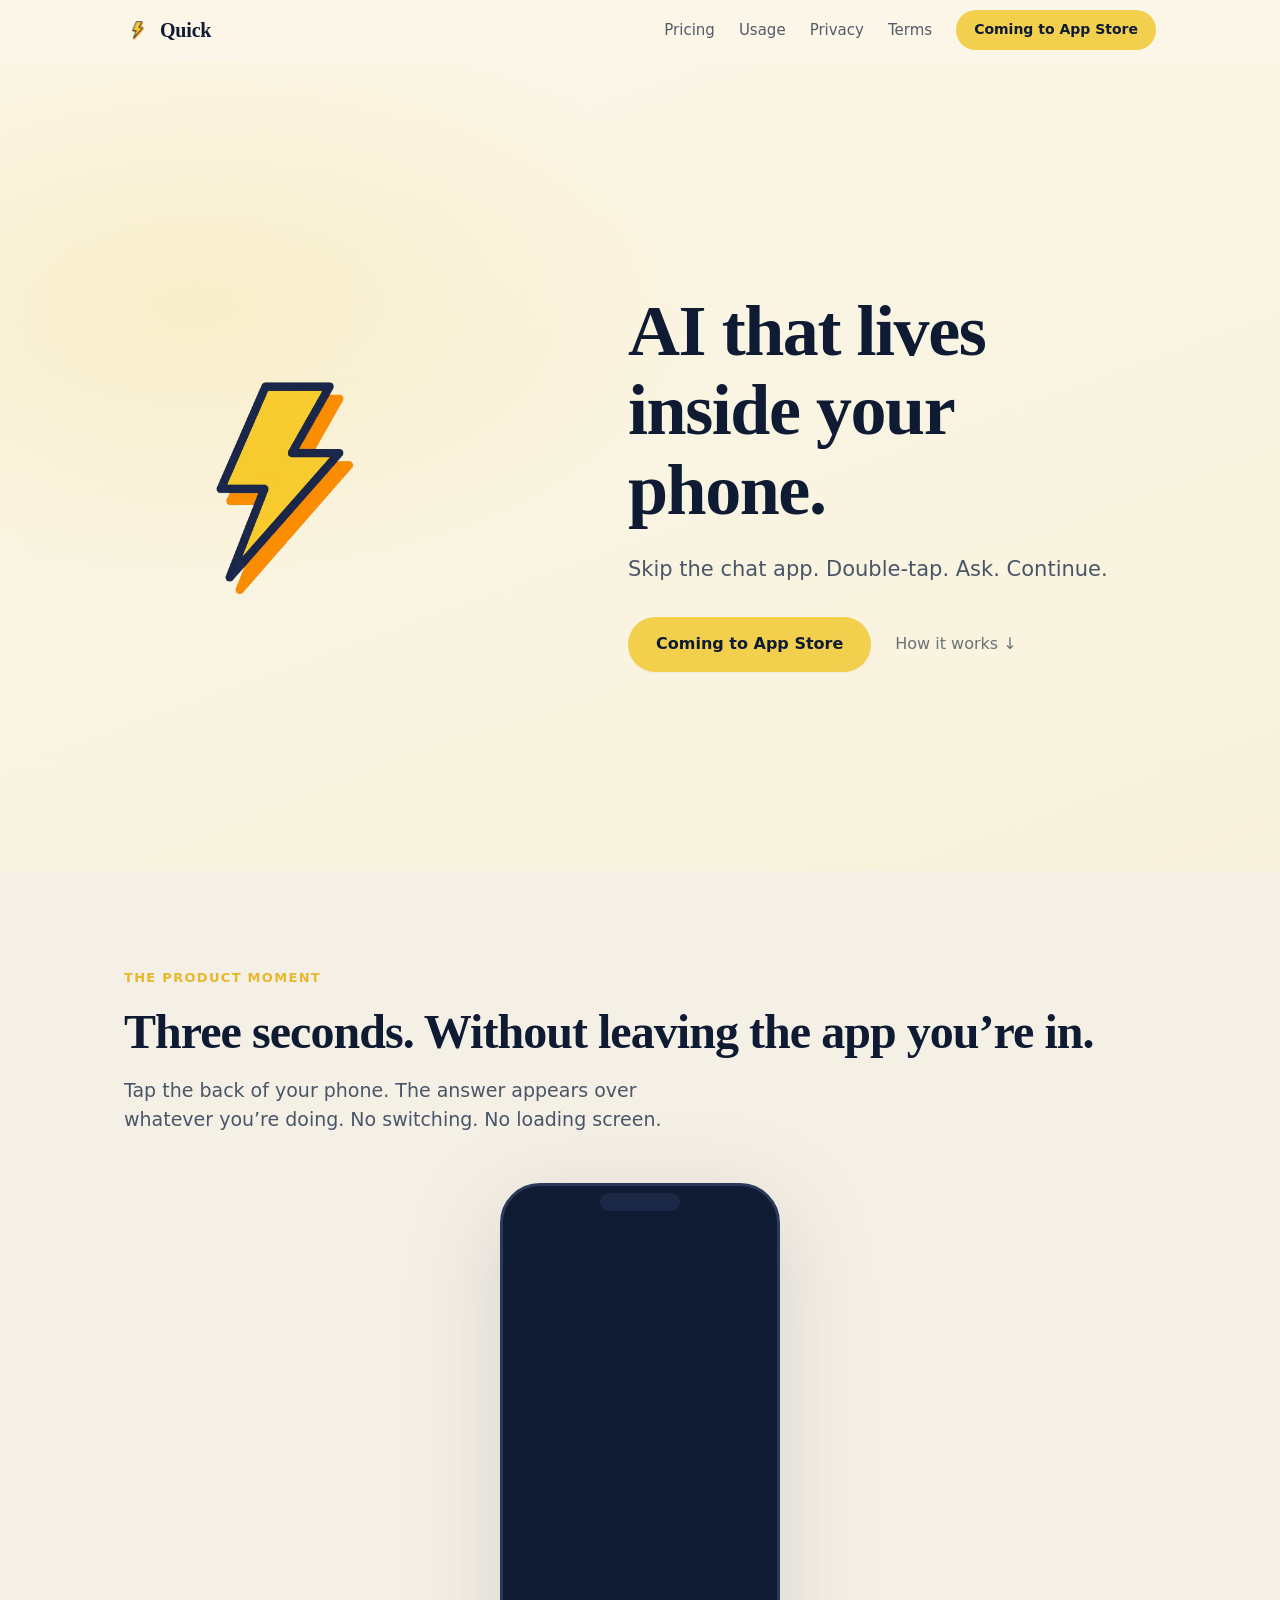
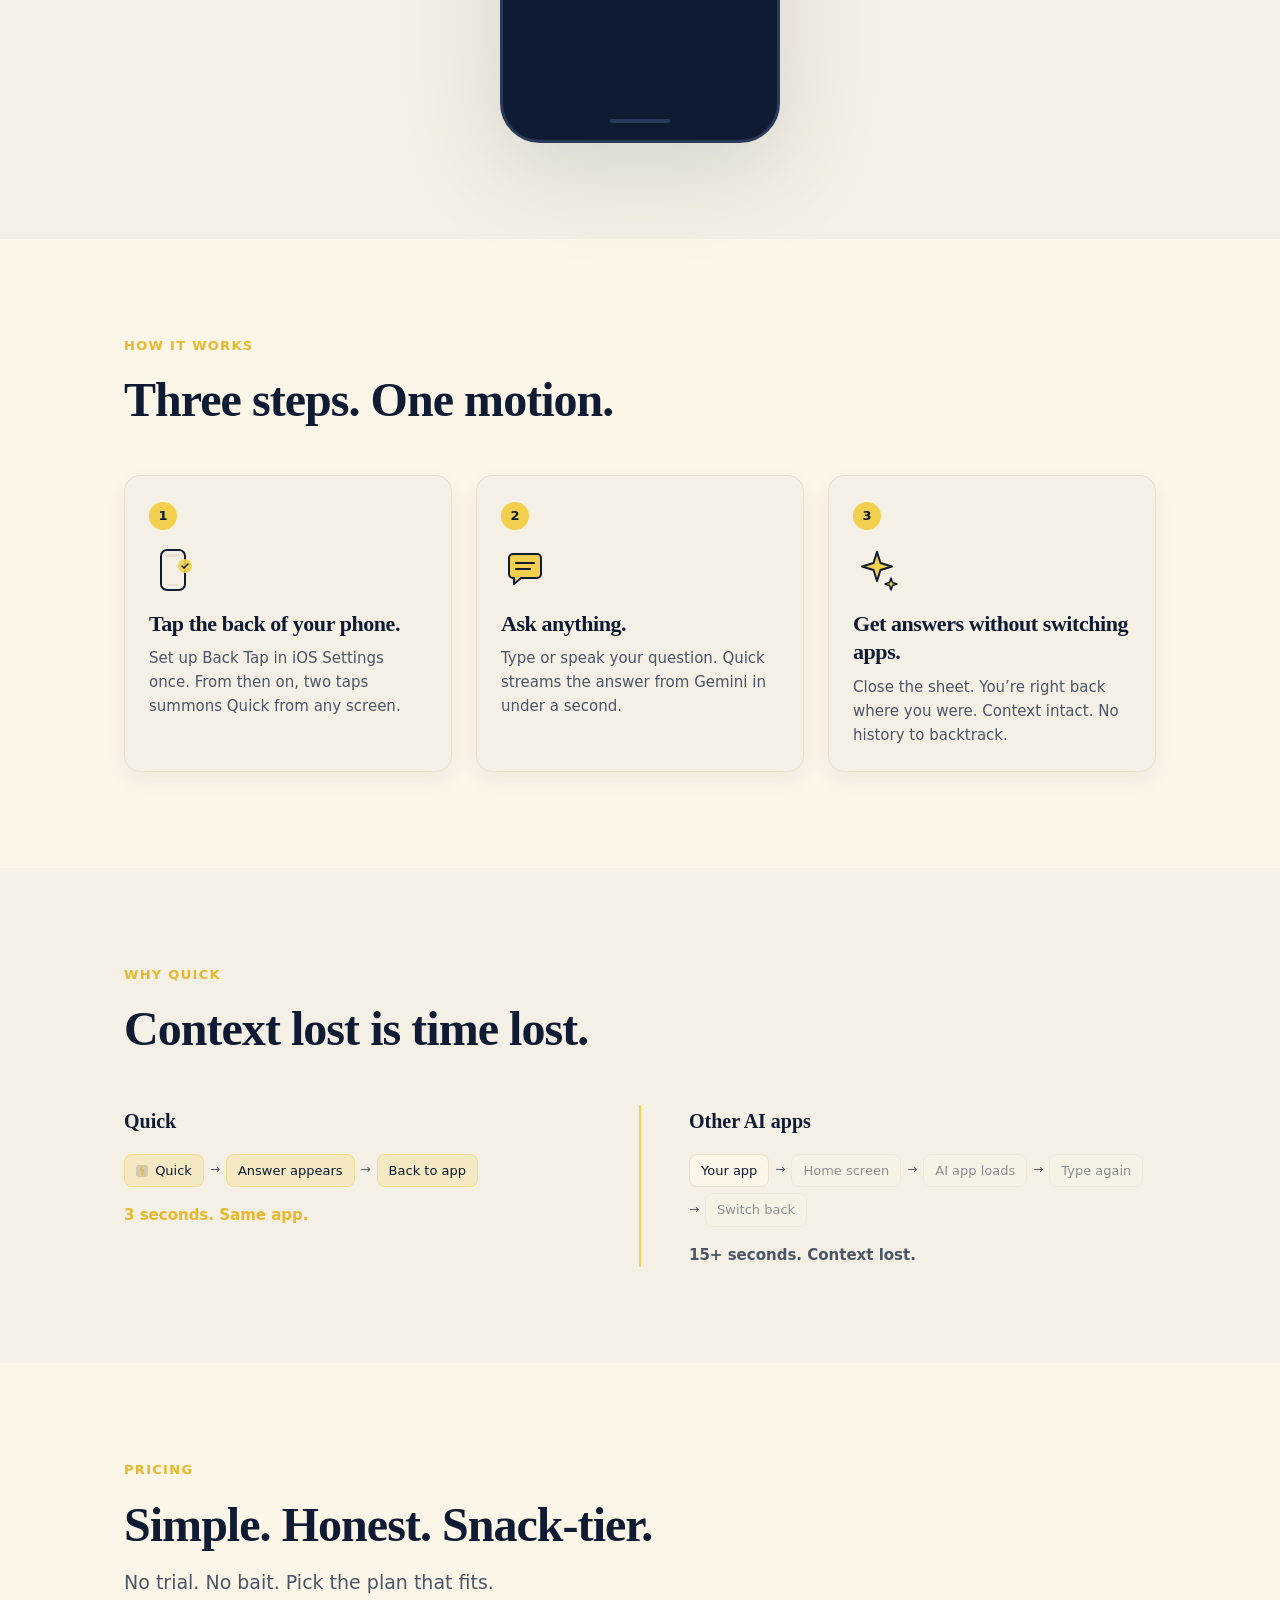
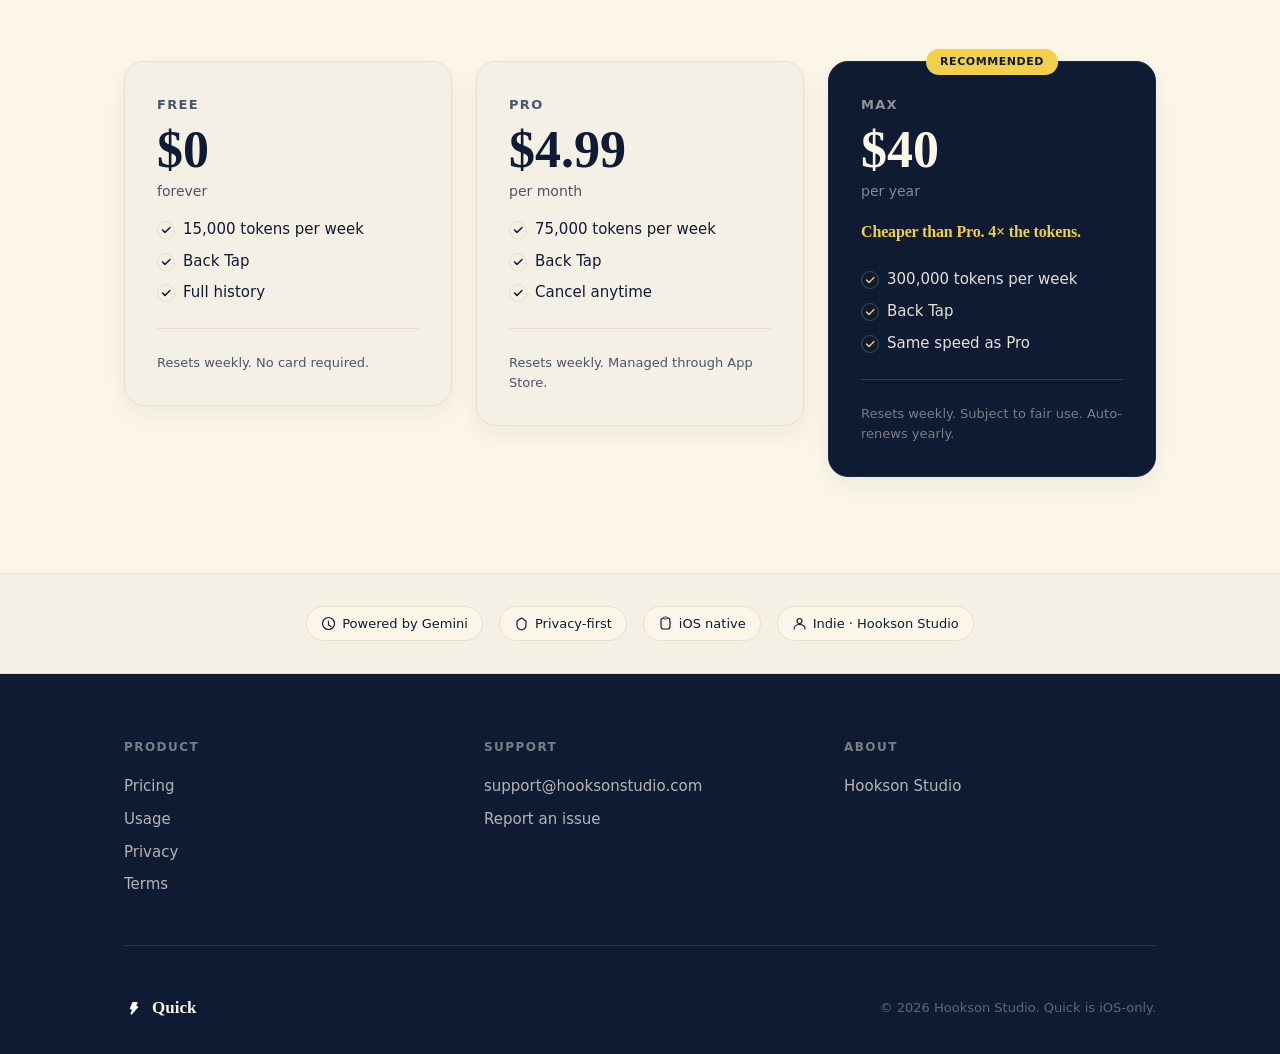
==== commit b4e14884: "fix: hero back to two-column with bigger left bolt + hi-res asset" ====
--- a/index.html
+++ b/index.html
@@ -35,13 +35,17 @@
 <!-- HERO -->
 <section class="hero">
   <div class="container">
-    <div class="hero-stack">
-      <img class="hero-bolt" src="assets/bolt.png" alt="Quick" />
-      <h1>AI that lives inside your phone.</h1>
-      <p class="hero-subtitle">Skip the chat app. Double-tap. Ask. Continue.</p>
-      <div class="hero-actions">
-        <span class="btn-primary">Coming to App Store</span>
-        <a href="#how-it-works" class="btn-text">How it works &darr;</a>
+    <div class="hero-grid">
+      <div class="hero-left">
+        <img class="hero-bolt" src="assets/bolt.png" alt="Quick" />
+      </div>
+      <div class="hero-right">
+        <h1>AI that lives inside your phone.</h1>
+        <p class="hero-subtitle">Skip the chat app. Double-tap. Ask. Continue.</p>
+        <div class="hero-actions">
+          <span class="btn-primary">Coming to App Store</span>
+          <a href="#how-it-works" class="btn-text">How it works &darr;</a>
+        </div>
       </div>
     </div>
   </div>
--- a/styles.css
+++ b/styles.css
@@ -89,18 +89,19 @@
     linear-gradient(160deg, var(--cream) 0%, #F8F2DC 100%);
   padding: var(--sp-8) 0 var(--sp-7); overflow: hidden;
 }
-.hero-stack {
-  display: flex; flex-direction: column; align-items: center; text-align: center;
-  gap: var(--sp-4);
-}
-.hero-stack h1 { margin-top: var(--sp-3); }
-.hero-bolt { width: 360px; height: 360px; object-fit: contain; animation: boltPulse 3s ease-in-out infinite; }
+.hero-grid {
+  display: grid; grid-template-columns: 1fr 1.2fr;
+  gap: var(--sp-7); align-items: center;
+}
+.hero-left { display: flex; flex-direction: column; align-items: flex-start; gap: var(--sp-4); }
+.hero-bolt { width: 320px; height: 320px; object-fit: contain; animation: boltPulse 3s ease-in-out infinite; }
 @keyframes boltPulse {
   0%,100% { filter: drop-shadow(0 0 0px rgba(242,207,76,0)); }
   50%     { filter: drop-shadow(0 0 32px rgba(242,207,76,0.6)); }
 }
+.hero-right { display: flex; flex-direction: column; gap: var(--sp-4); }
 .hero-subtitle { font-size: 21px; color: var(--text-secondary); line-height: 1.5; max-width: 540px; }
-.hero-actions { display: flex; align-items: center; justify-content: center; gap: var(--sp-4); flex-wrap: wrap; margin-top: var(--sp-2); }
+.hero-actions { display: flex; align-items: center; gap: var(--sp-4); flex-wrap: wrap; margin-top: var(--sp-2); }
 .btn-primary {
   display: inline-flex; align-items: center; padding: 14px 28px;
   background: var(--yellow); color: var(--navy); border-radius: 100px;
@@ -309,6 +310,9 @@
 
 /* MOBILE */
 @media (max-width: 720px) {
+  .hero-grid { grid-template-columns:1fr; text-align:center; }
+  .hero-left { align-items:center; order:1; }
+  .hero-right { order:2; align-items:center; }
   .hero-bolt { width:220px; height:220px; }
   .hero-subtitle { text-align:center; }
   .hero-actions { justify-content:center; }
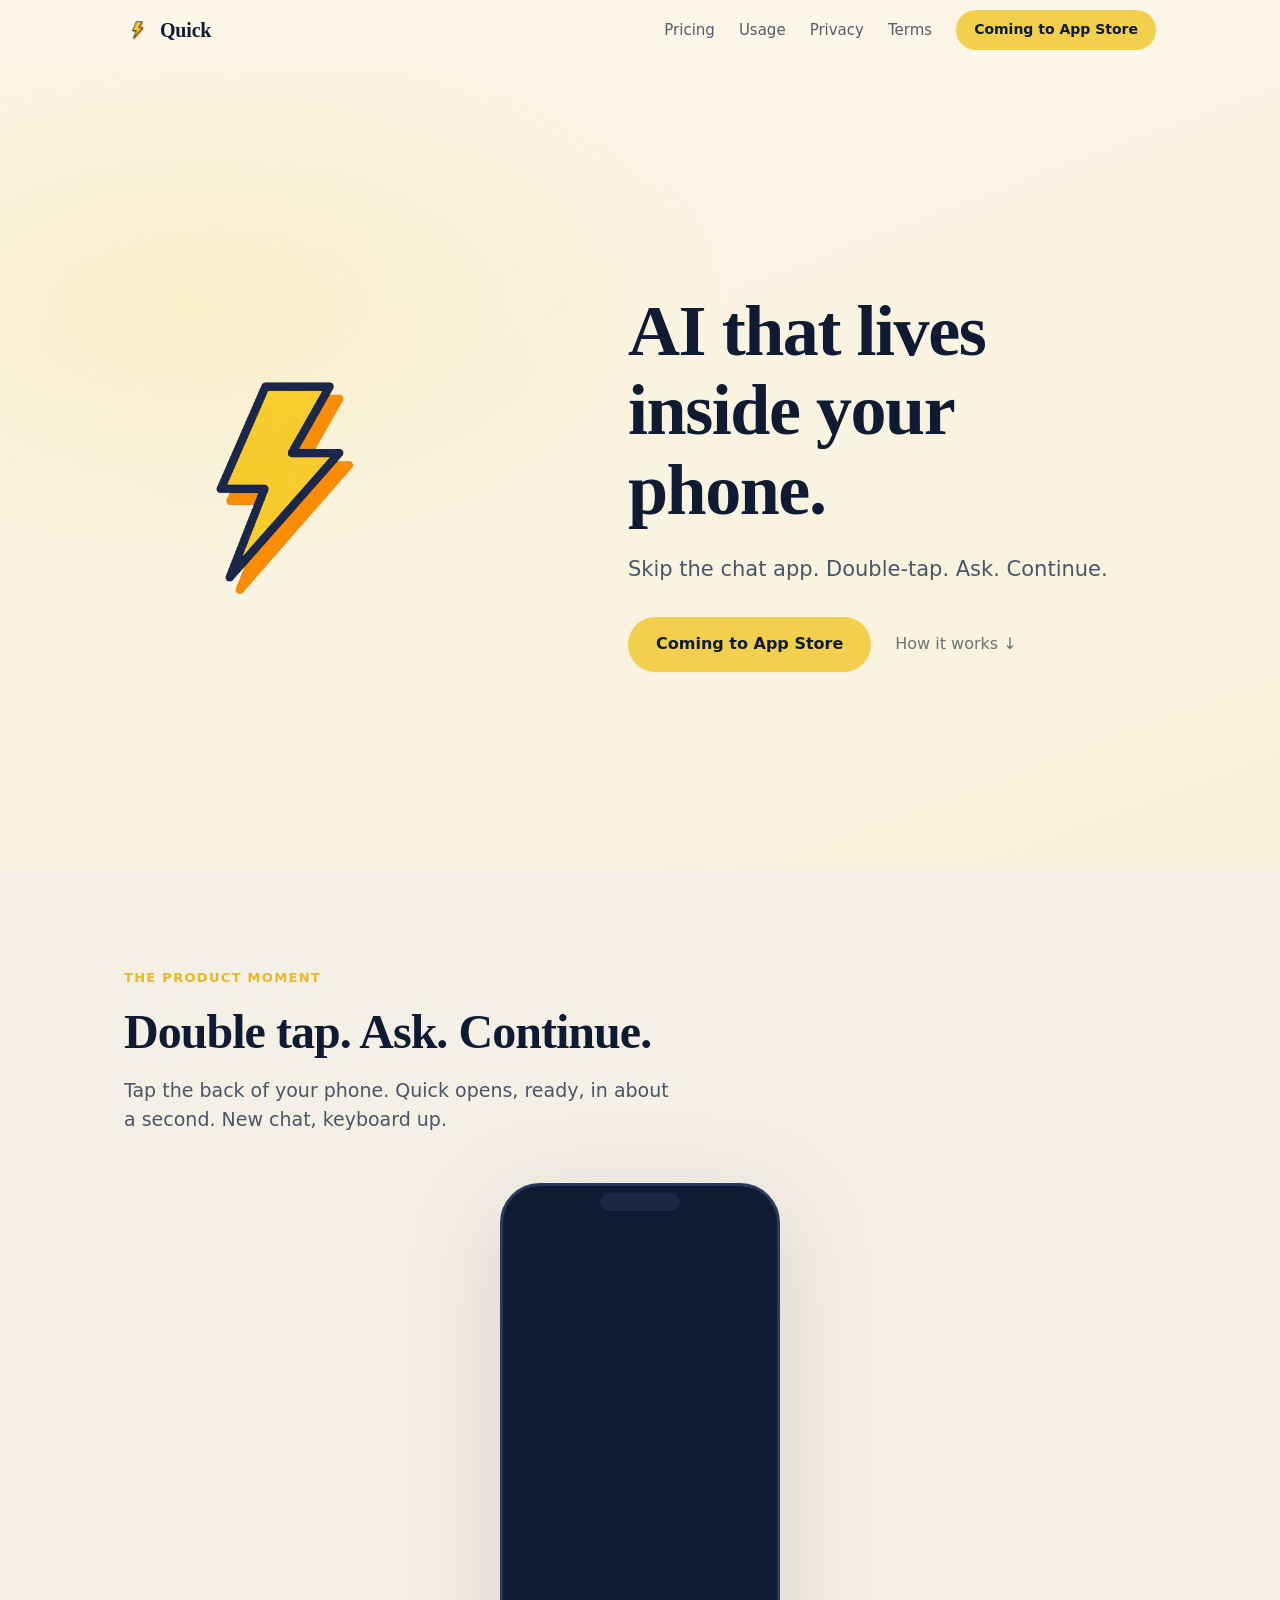
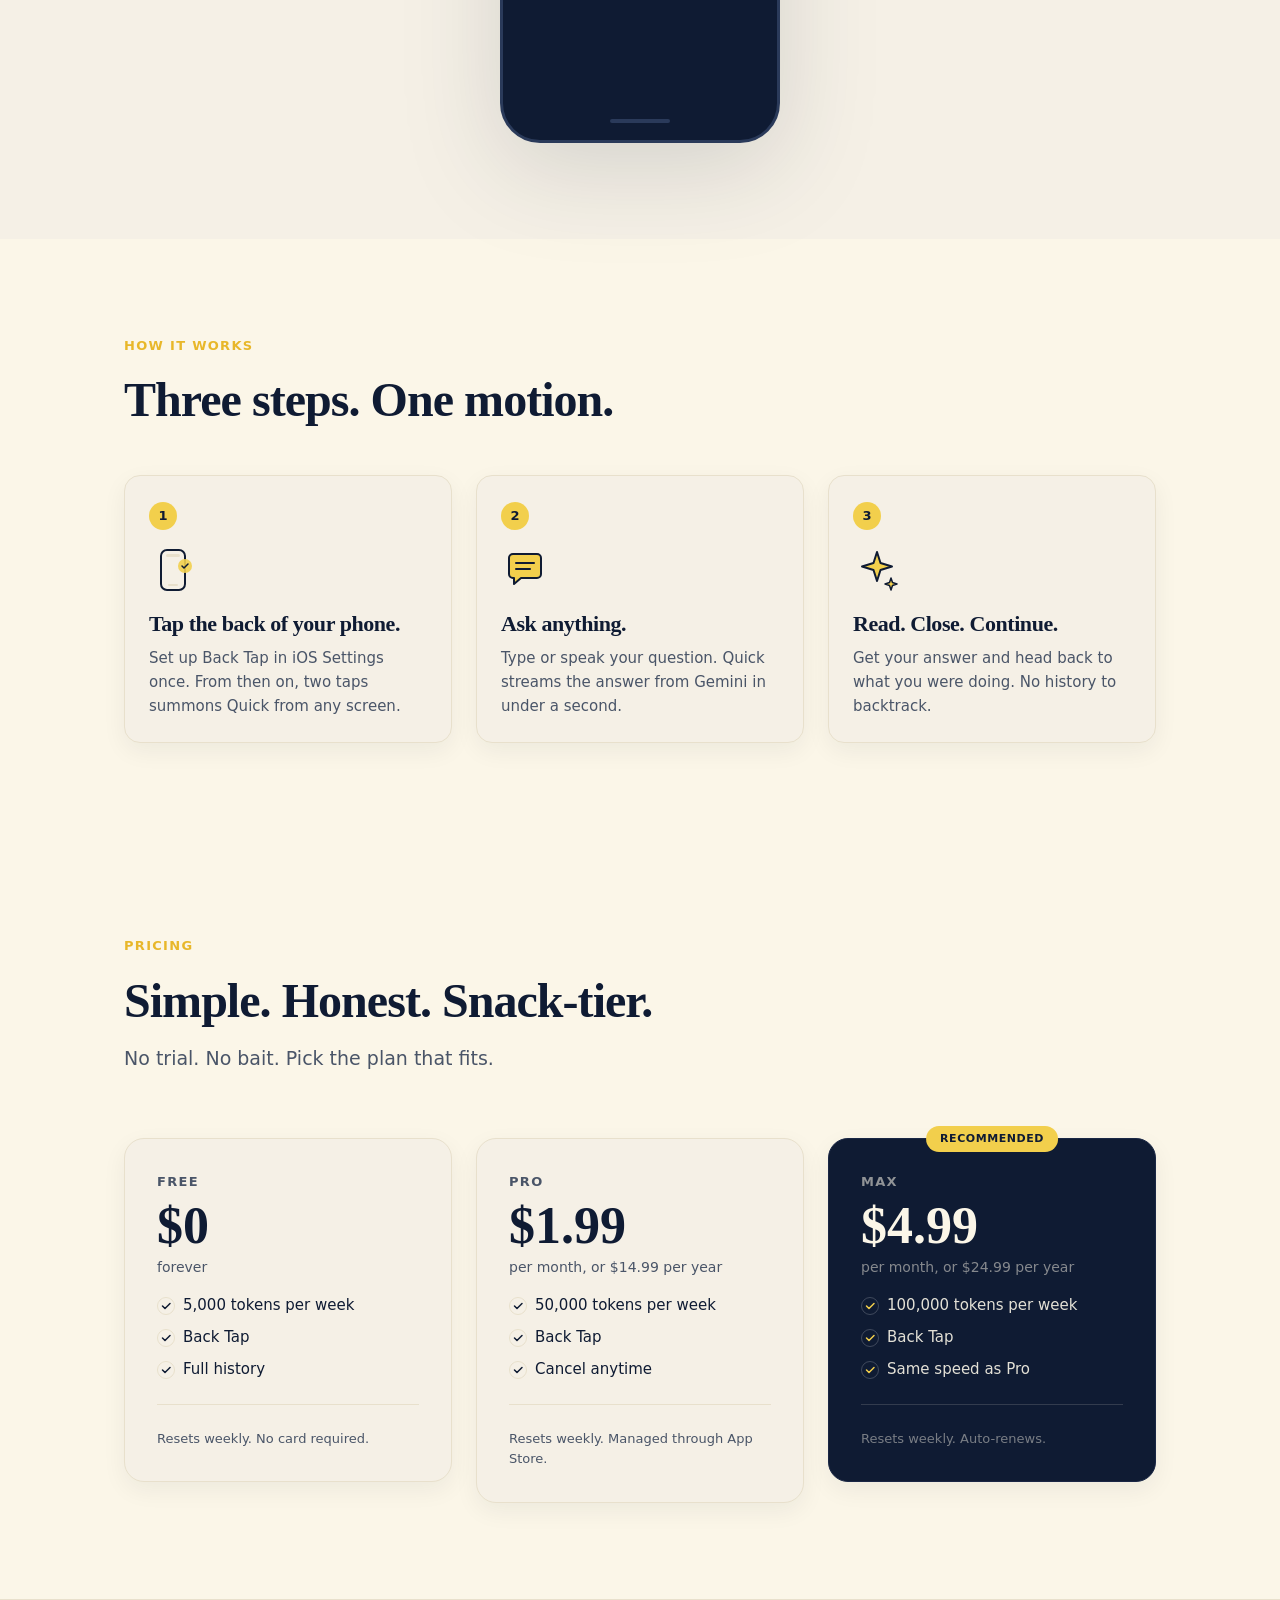
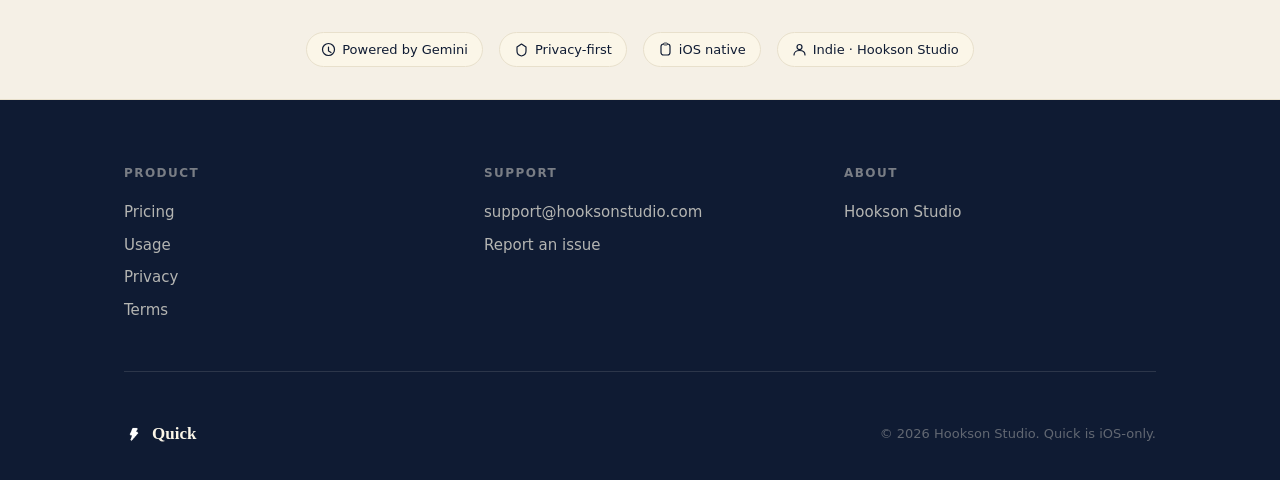
==== commit 750b66ce: "fix: truth-up pricing/quota/cap-behavior/back-tap-flow across all pages" ====
--- a/index.html
+++ b/index.html
@@ -3,8 +3,8 @@
 <head>
   <meta charset="UTF-8" />
   <meta name="viewport" content="width=device-width, initial-scale=1.0" />
-  <title>Quick: Fast AI — AI that lives inside your phone.</title>
-  <meta name="description" content="Double-tap. Ask. Continue. Quick is the fastest way to AI, in any app, without switching." />
+  <title>Quick: Fast AI. AI that lives inside your phone.</title>
+  <meta name="description" content="Double-tap. Ask. Continue. Quick is the fastest way to AI on iPhone." />
   <meta name="theme-color" content="#FBF6E8" />
   <link rel="stylesheet" href="styles.css" />
   <style>
@@ -55,8 +55,8 @@
 <section class="product-moment">
   <div class="container">
     <p class="section-eyebrow fade-in">The product moment</p>
-    <h2 class="fade-in">Three seconds. Without leaving the app you&rsquo;re in.</h2>
-    <p class="section-sub fade-in">Tap the back of your phone. The answer appears over whatever you&rsquo;re doing. No switching. No loading screen.</p>
+    <h2 class="fade-in">Double tap. Ask. Continue.</h2>
+    <p class="section-sub fade-in">Tap the back of your phone. Quick opens, ready, in about a second. New chat, keyboard up.</p>
     <div class="phone-wrapper fade-in">
       <div class="phone-svg-wrap">
         <!-- Phone outline SVG -->
@@ -123,51 +123,8 @@
           <path d="M24 6l3.5 11L39 20.5 27.5 24 24 35l-3.5-11L9 20.5 20.5 17 24 6z" fill="#F2CF4C" stroke="#0F1B33" stroke-width="2" stroke-linejoin="round"/>
           <path d="M38 32l1.5 4.5L44 38l-4.5 1.5L38 44l-1.5-4.5L32 38l4.5-1.5L38 32z" fill="#F2CF4C" stroke="#0F1B33" stroke-width="1.5" stroke-linejoin="round"/>
         </svg>
-        <h3>Get answers without switching apps.</h3>
-        <p>Close the sheet. You&rsquo;re right back where you were. Context intact. No history to backtrack.</p>
-      </div>
-    </div>
-  </div>
-</section>
-
-<!-- COMPARISON -->
-<section class="comparison">
-  <div class="container">
-    <p class="section-eyebrow fade-in">Why Quick</p>
-    <h2 class="fade-in">Context lost is time lost.</h2>
-    <div class="comparison-grid fade-in">
-      <!-- Quick flow -->
-      <div class="flow-col quick">
-        <div class="flow-col-title">Quick</div>
-        <div class="flow-steps">
-          <span class="flow-badge accent">
-            <svg width="12" height="12" viewBox="0 0 12 12" fill="none" style="display:inline;vertical-align:middle;margin-right:3px"><rect width="12" height="12" rx="3" fill="#0F1B33" opacity="0.15"/><path d="M6 2l-1.5 3h3L6 10" stroke="#E8B72A" stroke-width="1.2" stroke-linecap="round" stroke-linejoin="round"/></svg>
-            Quick
-          </span>
-          <span class="flow-arrow">&#8594;</span>
-          <span class="flow-badge accent">Answer appears</span>
-          <span class="flow-arrow">&#8594;</span>
-          <span class="flow-badge accent">Back to app</span>
-        </div>
-        <p class="flow-caption">3 seconds. Same app.</p>
-      </div>
-      <!-- Divider -->
-      <div class="comparison-divider"></div>
-      <!-- Other AI flow -->
-      <div class="flow-col other">
-        <div class="flow-col-title">Other AI apps</div>
-        <div class="flow-steps">
-          <span class="flow-badge">Your app</span>
-          <span class="flow-arrow">&#8594;</span>
-          <span class="flow-badge dim">Home screen</span>
-          <span class="flow-arrow">&#8594;</span>
-          <span class="flow-badge dim">AI app loads</span>
-          <span class="flow-arrow">&#8594;</span>
-          <span class="flow-badge dim">Type again</span>
-          <span class="flow-arrow">&#8594;</span>
-          <span class="flow-badge dim">Switch back</span>
-        </div>
-        <p class="flow-caption">15+ seconds. Context lost.</p>
+        <h3>Read. Close. Continue.</h3>
+        <p>Get your answer and head back to what you were doing. No history to backtrack.</p>
       </div>
     </div>
   </div>
@@ -188,7 +145,7 @@
         <div class="plan-features">
           <div class="plan-feature">
             <svg class="check-icon" viewBox="0 0 18 18" fill="none"><circle cx="9" cy="9" r="8.5" stroke="#E8E0CC"/><path d="M5.5 9l2.5 2.5 5-5" stroke="#0F1B33" stroke-width="1.5" stroke-linecap="round" stroke-linejoin="round"/></svg>
-            15,000 tokens per week
+            5,000 tokens per week
           </div>
           <div class="plan-feature">
             <svg class="check-icon" viewBox="0 0 18 18" fill="none"><circle cx="9" cy="9" r="8.5" stroke="#E8E0CC"/><path d="M5.5 9l2.5 2.5 5-5" stroke="#0F1B33" stroke-width="1.5" stroke-linecap="round" stroke-linejoin="round"/></svg>
@@ -204,12 +161,12 @@
       <!-- Pro -->
       <div class="pricing-card fade-in">
         <p class="plan-tier">Pro</p>
-        <div class="plan-price">$4.99</div>
-        <p class="plan-cadence">per month</p>
+        <div class="plan-price">$1.99</div>
+        <p class="plan-cadence">per month, or $14.99 per year</p>
         <div class="plan-features">
           <div class="plan-feature">
             <svg class="check-icon" viewBox="0 0 18 18" fill="none"><circle cx="9" cy="9" r="8.5" stroke="#E8E0CC"/><path d="M5.5 9l2.5 2.5 5-5" stroke="#0F1B33" stroke-width="1.5" stroke-linecap="round" stroke-linejoin="round"/></svg>
-            75,000 tokens per week
+            50,000 tokens per week
           </div>
           <div class="plan-feature">
             <svg class="check-icon" viewBox="0 0 18 18" fill="none"><circle cx="9" cy="9" r="8.5" stroke="#E8E0CC"/><path d="M5.5 9l2.5 2.5 5-5" stroke="#0F1B33" stroke-width="1.5" stroke-linecap="round" stroke-linejoin="round"/></svg>
@@ -226,13 +183,12 @@
       <div class="pricing-card recommended fade-in">
         <div class="recommended-badge">Recommended</div>
         <p class="plan-tier">Max</p>
-        <div class="plan-price">$40</div>
-        <p class="plan-cadence">per year</p>
-        <p class="plan-pitch">Cheaper than Pro. 4&times; the tokens.</p>
+        <div class="plan-price">$4.99</div>
+        <p class="plan-cadence">per month, or $24.99 per year</p>
         <div class="plan-features">
           <div class="plan-feature">
             <svg class="check-icon" viewBox="0 0 18 18" fill="none"><circle cx="9" cy="9" r="8.5" stroke="rgba(255,255,255,0.2)"/><path d="M5.5 9l2.5 2.5 5-5" stroke="#F2CF4C" stroke-width="1.5" stroke-linecap="round" stroke-linejoin="round"/></svg>
-            300,000 tokens per week
+            100,000 tokens per week
           </div>
           <div class="plan-feature">
             <svg class="check-icon" viewBox="0 0 18 18" fill="none"><circle cx="9" cy="9" r="8.5" stroke="rgba(255,255,255,0.2)"/><path d="M5.5 9l2.5 2.5 5-5" stroke="#F2CF4C" stroke-width="1.5" stroke-linecap="round" stroke-linejoin="round"/></svg>
@@ -243,7 +199,7 @@
             Same speed as Pro
           </div>
         </div>
-        <p class="plan-note">Resets weekly. Subject to fair use. Auto-renews yearly.</p>
+        <p class="plan-note">Resets weekly. Auto-renews.</p>
       </div>
     </div>
   </div>
@@ -310,7 +266,7 @@
   </div>
 </footer>
 
-<!-- Minimal nav scroll script — one querySelector, no framework -->
+<!-- Minimal nav scroll script. one querySelector, no framework -->
 <script>
 (function(){
   var nav = document.getElementById('site-nav');
@@ -319,4 +275,4 @@
 </script>
 
 </body>
-</html>
+</html>
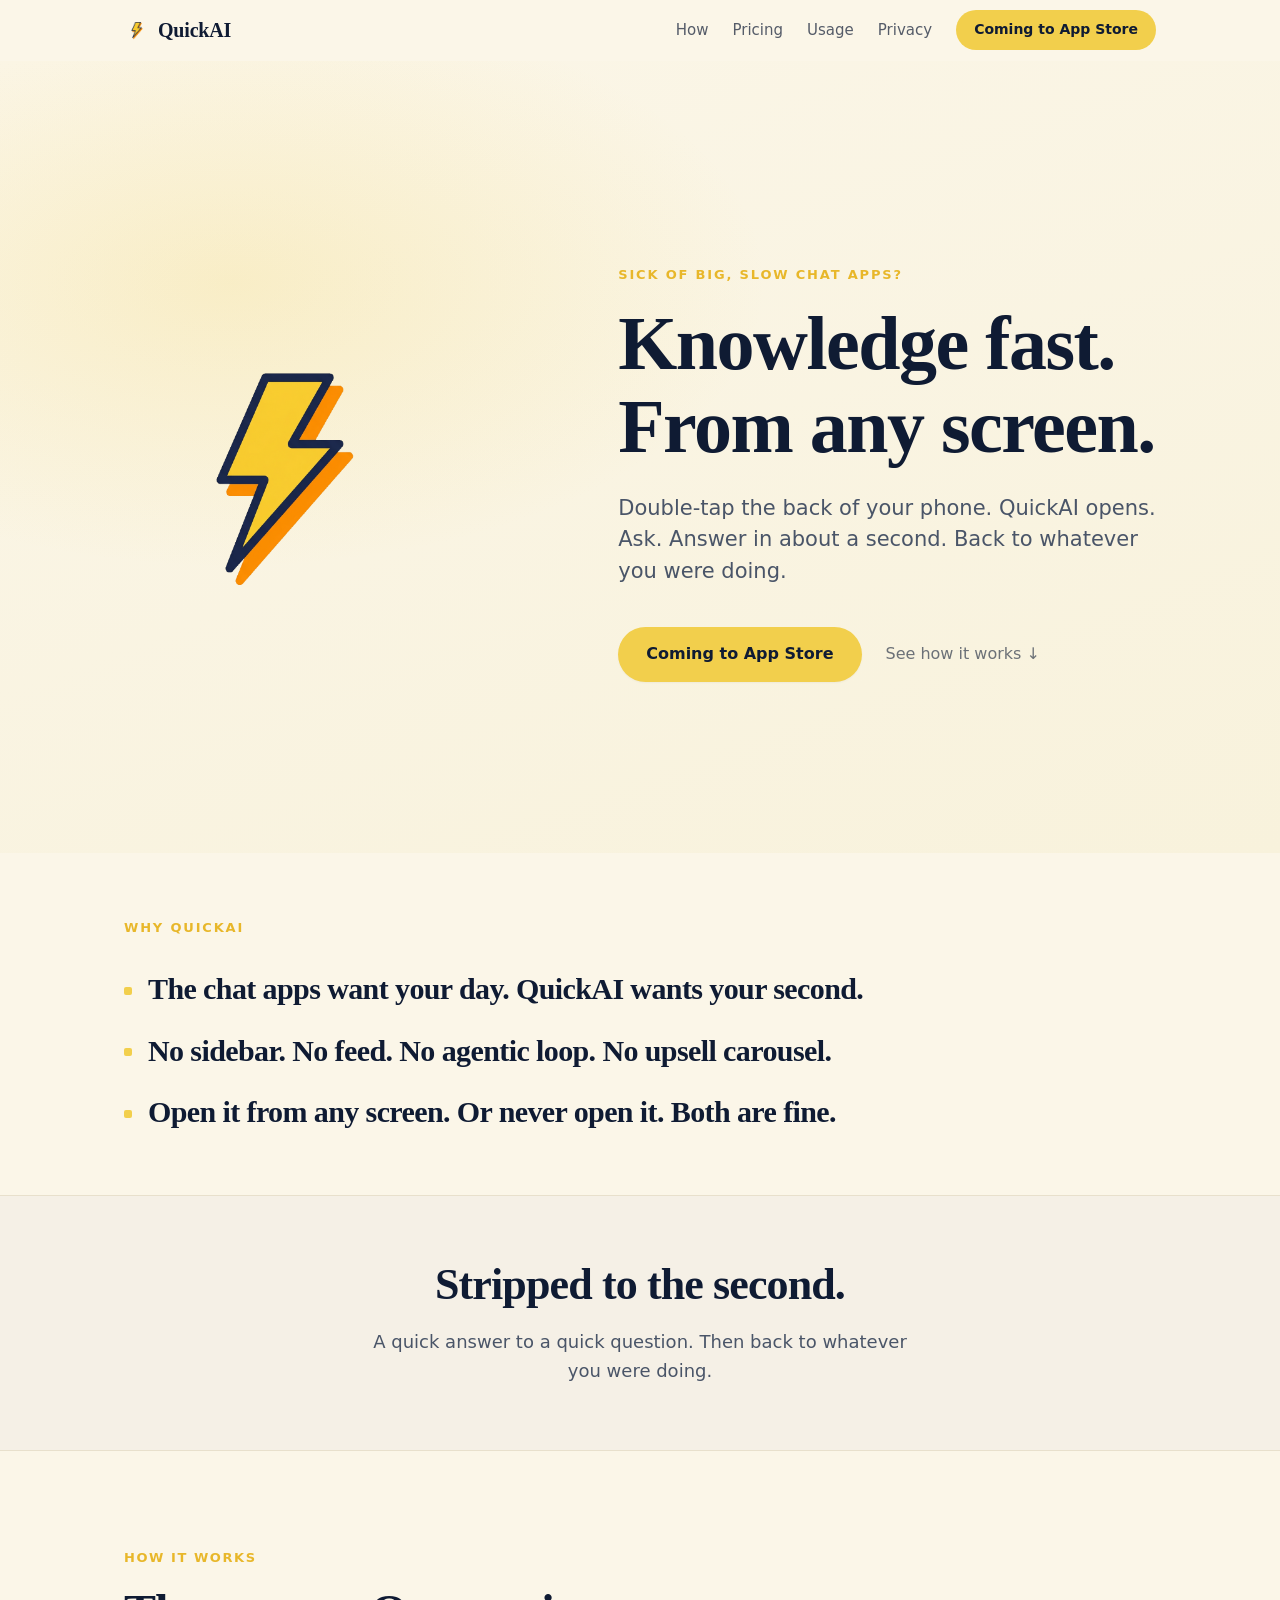
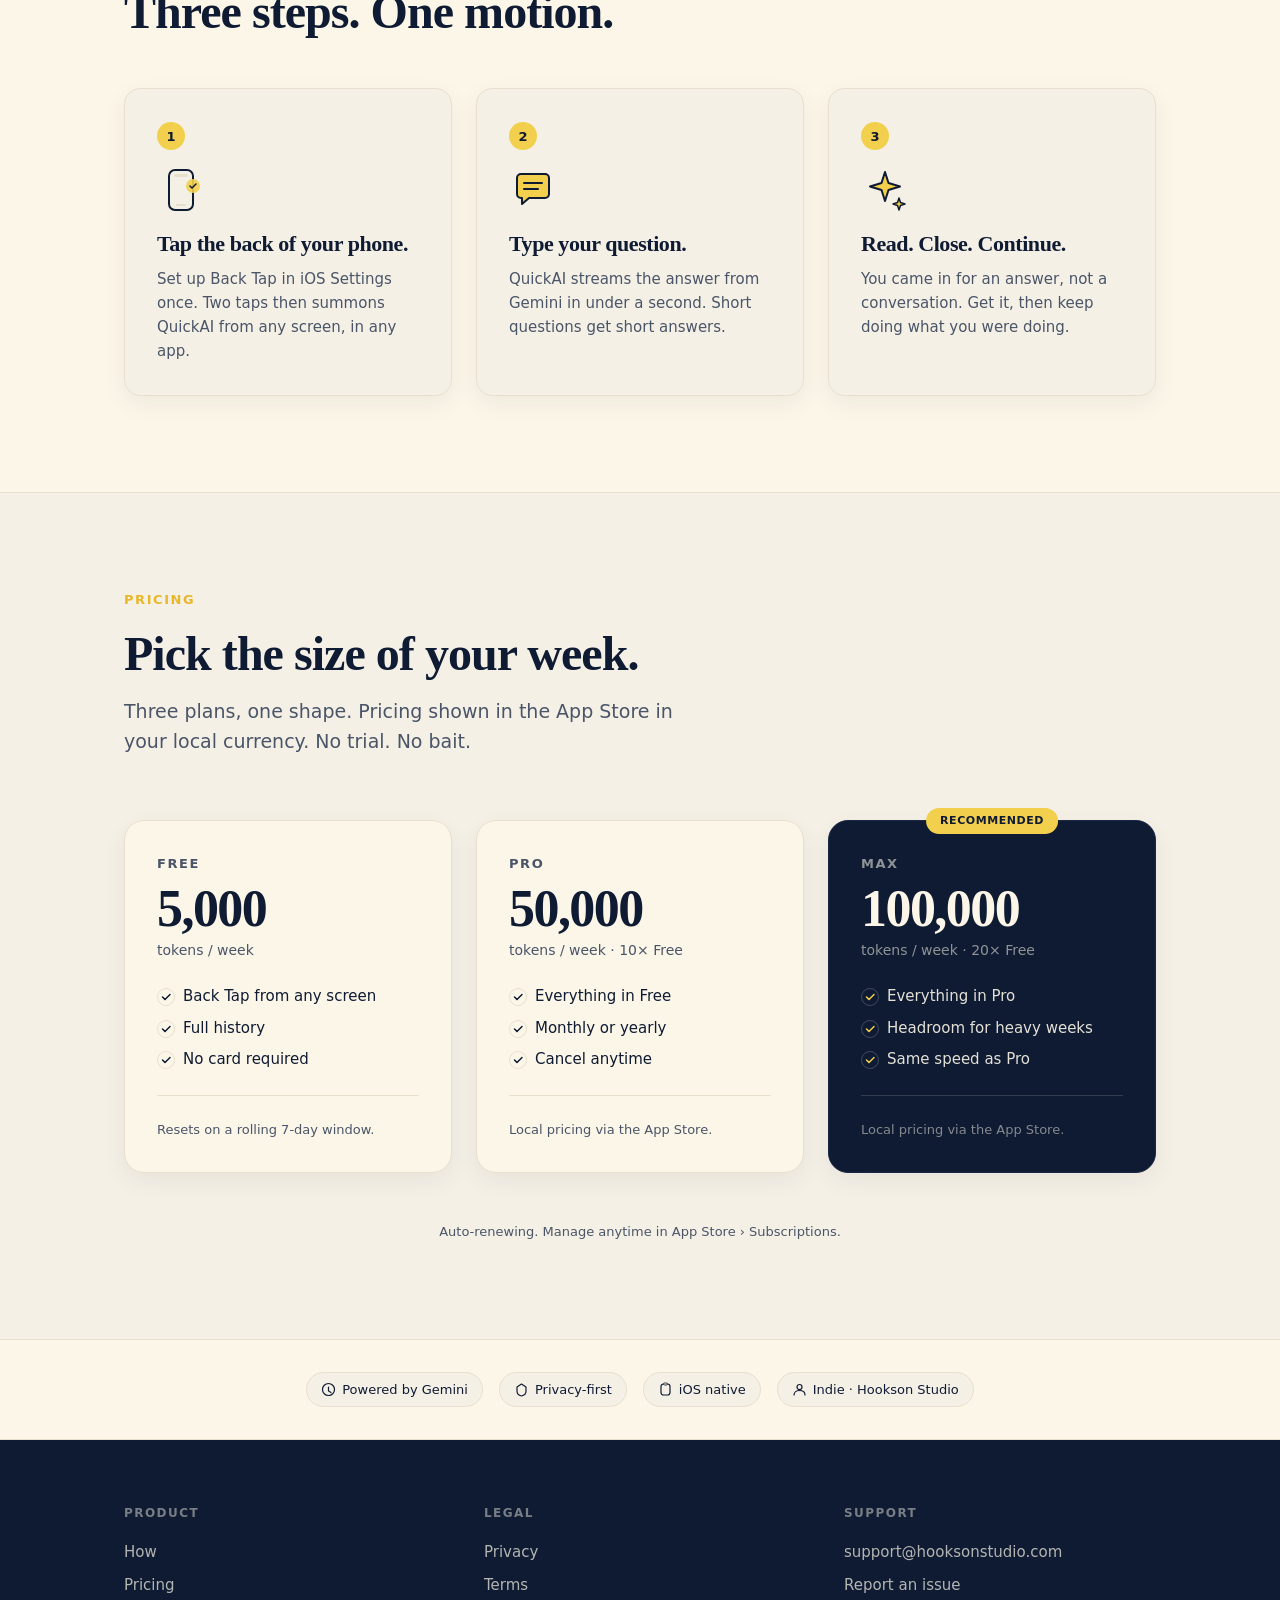
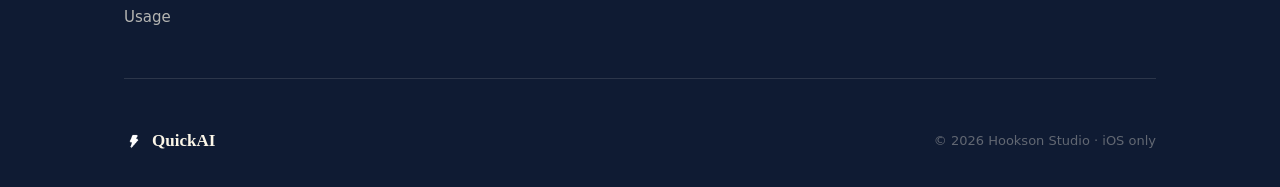
==== commit e3ad5ee5: "rebrand to QuickAI; truth pass; drop phone mockup + dollar prices - Brand: Quick → QuickAI on every " ====
--- a/index.html
+++ b/index.html
@@ -3,13 +3,14 @@
 <head>
   <meta charset="UTF-8" />
   <meta name="viewport" content="width=device-width, initial-scale=1.0" />
-  <title>Quick: Fast AI. AI that lives inside your phone.</title>
-  <meta name="description" content="Double-tap. Ask. Continue. Quick is the fastest way to AI on iPhone." />
+  <title>QuickAI · AI that lives inside your phone.</title>
+  <meta name="description" content="Double-tap. Ask. Continue. The fastest way to AI on iPhone." />
   <meta name="theme-color" content="#FBF6E8" />
+  <meta property="og:title" content="QuickAI · AI that lives inside your phone." />
+  <meta property="og:description" content="Double-tap. Ask. Continue." />
+  <meta property="og:type" content="website" />
   <link rel="stylesheet" href="styles.css" />
-  <style>
-    /* Nav scroll state via minimal inline script */
-  </style>
+  <link rel="icon" type="image/png" href="assets/bolt.png" />
 </head>
 <body>
 
@@ -18,14 +19,14 @@
   <div class="container">
     <div class="nav-inner">
       <a class="wordmark" href="/">
-        <img src="assets/bolt.png" alt="Quick bolt" />
-        Quick
+        <img src="assets/bolt.png" alt="" />
+        QuickAI
       </a>
       <div class="nav-links">
+        <a href="#how" class="nav-text-link">How</a>
         <a href="#pricing" class="nav-text-link">Pricing</a>
         <a href="usage.html" class="nav-text-link">Usage</a>
         <a href="privacy.html" class="nav-text-link">Privacy</a>
-        <a href="terms.html" class="nav-text-link">Terms</a>
         <span class="cta-pill">Coming to App Store</span>
       </div>
     </div>
@@ -37,65 +38,50 @@
   <div class="container">
     <div class="hero-grid">
       <div class="hero-left">
-        <img class="hero-bolt" src="assets/bolt.png" alt="Quick" />
+        <img class="hero-bolt" src="assets/bolt.png" alt="" />
       </div>
       <div class="hero-right">
-        <h1>AI that lives inside your phone.</h1>
-        <p class="hero-subtitle">Skip the chat app. Double-tap. Ask. Continue.</p>
+        <p class="hero-eyebrow">Sick of big, slow chat apps?</p>
+        <h1>Knowledge fast. From any screen.</h1>
+        <p class="hero-subtitle">Double-tap the back of your phone. QuickAI opens. Ask. Answer in about a second. Back to whatever you were doing.</p>
         <div class="hero-actions">
           <span class="btn-primary">Coming to App Store</span>
-          <a href="#how-it-works" class="btn-text">How it works &darr;</a>
-        </div>
-      </div>
-    </div>
-  </div>
-</section>
-
-<!-- PRODUCT MOMENT -->
-<section class="product-moment">
-  <div class="container">
-    <p class="section-eyebrow fade-in">The product moment</p>
-    <h2 class="fade-in">Double tap. Ask. Continue.</h2>
-    <p class="section-sub fade-in">Tap the back of your phone. Quick opens, ready, in about a second. New chat, keyboard up.</p>
-    <div class="phone-wrapper fade-in">
-      <div class="phone-svg-wrap">
-        <!-- Phone outline SVG -->
-        <svg class="phone-outline" viewBox="0 0 280 560" fill="none" xmlns="http://www.w3.org/2000/svg">
-          <rect x="1.5" y="1.5" width="277" height="557" rx="38.5" fill="#0F1B33" stroke="#2A3A5A" stroke-width="3"/>
-          <!-- Side button -->
-          <rect x="277" y="140" width="5" height="60" rx="2.5" fill="#2A3A5A"/>
-          <!-- Volume buttons -->
-          <rect x="-2" y="130" width="5" height="44" rx="2.5" fill="#2A3A5A"/>
-          <rect x="-2" y="184" width="5" height="44" rx="2.5" fill="#2A3A5A"/>
-          <!-- Camera island -->
-          <rect x="100" y="10" width="80" height="18" rx="9" fill="#1A2745"/>
-          <!-- Home indicator -->
-          <rect x="110" y="536" width="60" height="4" rx="2" fill="#2A3A5A"/>
-        </svg>
-        <!-- Phone screen contents (static placeholder) -->
-        <div class="phone-screen-area">
-          <div class="phone-placeholder">
-            <svg class="phone-placeholder-bolt" viewBox="0 0 24 24" fill="none" xmlns="http://www.w3.org/2000/svg">
-              <path d="M13 2L4 14h7l-1 8 9-12h-7l1-8z" fill="#F2CF4C" stroke="#F2CF4C" stroke-width="1.5" stroke-linejoin="round"/>
-            </svg>
-            <p class="phone-placeholder-caption">Screenshot coming soon</p>
-          </div>
-        </div>
-      </div>
-    </div>
+          <a href="#how" class="btn-text">See how it works &darr;</a>
+        </div>
+      </div>
+    </div>
+  </div>
+</section>
+
+<!-- MANIFESTO -->
+<section class="manifesto">
+  <div class="container">
+    <p class="manifesto-eyebrow fade-in">Why QuickAI</p>
+    <div class="manifesto-list">
+      <p class="manifesto-line fade-in">The chat apps want your day. QuickAI wants your second.</p>
+      <p class="manifesto-line fade-in">No sidebar. No feed. No agentic loop. No upsell carousel.</p>
+      <p class="manifesto-line fade-in">Open it from any screen. Or never open it. Both are fine.</p>
+    </div>
+  </div>
+</section>
+
+<!-- ANCHOR LINE -->
+<section class="anchor">
+  <div class="container">
+    <p class="anchor-line">Stripped to the second.</p>
+    <p class="anchor-sub">A quick answer to a quick question. Then back to whatever you were doing.</p>
   </div>
 </section>
 
 <!-- HOW IT WORKS -->
-<section class="how-it-works" id="how-it-works">
+<section class="how-it-works" id="how">
   <div class="container">
     <p class="section-eyebrow fade-in">How it works</p>
     <h2 class="fade-in">Three steps. One motion.</h2>
     <div class="cards-row">
       <div class="card fade-in">
         <div class="step-number">1</div>
-        <!-- Phone back-tap SVG -->
-        <svg class="card-icon" viewBox="0 0 48 48" fill="none" xmlns="http://www.w3.org/2000/svg">
+        <svg class="card-icon" viewBox="0 0 48 48" fill="none" xmlns="http://www.w3.org/2000/svg" aria-hidden="true">
           <rect x="12" y="4" width="24" height="40" rx="6" fill="#F5F0E6" stroke="#0F1B33" stroke-width="2"/>
           <circle cx="36" cy="20" r="7" fill="#F2CF4C" opacity="0.9"/>
           <path d="M33 20l2 2 4-4" stroke="#0F1B33" stroke-width="1.5" stroke-linecap="round" stroke-linejoin="round"/>
@@ -103,28 +89,26 @@
           <rect x="19" y="38" width="10" height="2" rx="1" fill="#E8E0CC"/>
         </svg>
         <h3>Tap the back of your phone.</h3>
-        <p>Set up Back Tap in iOS Settings once. From then on, two taps summons Quick from any screen.</p>
+        <p>Set up Back Tap in iOS Settings once. Two taps then summons QuickAI from any screen, in any app.</p>
       </div>
       <div class="card fade-in">
         <div class="step-number">2</div>
-        <!-- Speech bubble SVG -->
-        <svg class="card-icon" viewBox="0 0 48 48" fill="none" xmlns="http://www.w3.org/2000/svg">
+        <svg class="card-icon" viewBox="0 0 48 48" fill="none" xmlns="http://www.w3.org/2000/svg" aria-hidden="true">
           <path d="M8 12c0-2.2 1.8-4 4-4h24c2.2 0 4 1.8 4 4v16c0 2.2-1.8 4-4 4H20l-7 6v-6h-1c-2.2 0-4-1.8-4-4V12z" fill="#F2CF4C" stroke="#0F1B33" stroke-width="2" stroke-linejoin="round"/>
           <line x1="15" y1="17" x2="33" y2="17" stroke="#0F1B33" stroke-width="2" stroke-linecap="round"/>
           <line x1="15" y1="23" x2="29" y2="23" stroke="#0F1B33" stroke-width="2" stroke-linecap="round"/>
         </svg>
-        <h3>Ask anything.</h3>
-        <p>Type or speak your question. Quick streams the answer from Gemini in under a second.</p>
+        <h3>Type your question.</h3>
+        <p>QuickAI streams the answer from Gemini in under a second. Short questions get short answers.</p>
       </div>
       <div class="card fade-in">
         <div class="step-number">3</div>
-        <!-- Sparkle SVG -->
-        <svg class="card-icon" viewBox="0 0 48 48" fill="none" xmlns="http://www.w3.org/2000/svg">
+        <svg class="card-icon" viewBox="0 0 48 48" fill="none" xmlns="http://www.w3.org/2000/svg" aria-hidden="true">
           <path d="M24 6l3.5 11L39 20.5 27.5 24 24 35l-3.5-11L9 20.5 20.5 17 24 6z" fill="#F2CF4C" stroke="#0F1B33" stroke-width="2" stroke-linejoin="round"/>
           <path d="M38 32l1.5 4.5L44 38l-4.5 1.5L38 44l-1.5-4.5L32 38l4.5-1.5L38 32z" fill="#F2CF4C" stroke="#0F1B33" stroke-width="1.5" stroke-linejoin="round"/>
         </svg>
         <h3>Read. Close. Continue.</h3>
-        <p>Get your answer and head back to what you were doing. No history to backtrack.</p>
+        <p>You came in for an answer, not a conversation. Get it, then keep doing what you were doing.</p>
       </div>
     </div>
   </div>
@@ -134,74 +118,79 @@
 <section class="pricing" id="pricing">
   <div class="container">
     <p class="section-eyebrow fade-in">Pricing</p>
-    <h2 class="fade-in">Simple. Honest. Snack-tier.</h2>
-    <p class="section-sub fade-in">No trial. No bait. Pick the plan that fits.</p>
+    <h2 class="fade-in">Pick the size of your week.</h2>
+    <p class="section-sub fade-in">Three plans, one shape. Pricing shown in the App Store in your local currency. No trial. No bait.</p>
     <div class="pricing-grid">
+
       <!-- Free -->
       <div class="pricing-card fade-in">
         <p class="plan-tier">Free</p>
-        <div class="plan-price">$0</div>
-        <p class="plan-cadence">forever</p>
+        <div class="plan-headline">5,000</div>
+        <p class="plan-cadence">tokens / week</p>
         <div class="plan-features">
           <div class="plan-feature">
-            <svg class="check-icon" viewBox="0 0 18 18" fill="none"><circle cx="9" cy="9" r="8.5" stroke="#E8E0CC"/><path d="M5.5 9l2.5 2.5 5-5" stroke="#0F1B33" stroke-width="1.5" stroke-linecap="round" stroke-linejoin="round"/></svg>
-            5,000 tokens per week
-          </div>
-          <div class="plan-feature">
-            <svg class="check-icon" viewBox="0 0 18 18" fill="none"><circle cx="9" cy="9" r="8.5" stroke="#E8E0CC"/><path d="M5.5 9l2.5 2.5 5-5" stroke="#0F1B33" stroke-width="1.5" stroke-linecap="round" stroke-linejoin="round"/></svg>
-            Back Tap
-          </div>
-          <div class="plan-feature">
-            <svg class="check-icon" viewBox="0 0 18 18" fill="none"><circle cx="9" cy="9" r="8.5" stroke="#E8E0CC"/><path d="M5.5 9l2.5 2.5 5-5" stroke="#0F1B33" stroke-width="1.5" stroke-linecap="round" stroke-linejoin="round"/></svg>
+            <svg class="check-icon" viewBox="0 0 18 18" fill="none" aria-hidden="true"><circle cx="9" cy="9" r="8.5" stroke="#E8E0CC"/><path d="M5.5 9l2.5 2.5 5-5" stroke="#0F1B33" stroke-width="1.5" stroke-linecap="round" stroke-linejoin="round"/></svg>
+            Back Tap from any screen
+          </div>
+          <div class="plan-feature">
+            <svg class="check-icon" viewBox="0 0 18 18" fill="none" aria-hidden="true"><circle cx="9" cy="9" r="8.5" stroke="#E8E0CC"/><path d="M5.5 9l2.5 2.5 5-5" stroke="#0F1B33" stroke-width="1.5" stroke-linecap="round" stroke-linejoin="round"/></svg>
             Full history
           </div>
-        </div>
-        <p class="plan-note">Resets weekly. No card required.</p>
-      </div>
+          <div class="plan-feature">
+            <svg class="check-icon" viewBox="0 0 18 18" fill="none" aria-hidden="true"><circle cx="9" cy="9" r="8.5" stroke="#E8E0CC"/><path d="M5.5 9l2.5 2.5 5-5" stroke="#0F1B33" stroke-width="1.5" stroke-linecap="round" stroke-linejoin="round"/></svg>
+            No card required
+          </div>
+        </div>
+        <p class="plan-note">Resets on a rolling 7-day window.</p>
+      </div>
+
       <!-- Pro -->
       <div class="pricing-card fade-in">
         <p class="plan-tier">Pro</p>
-        <div class="plan-price">$1.99</div>
-        <p class="plan-cadence">per month, or $14.99 per year</p>
+        <div class="plan-headline">50,000</div>
+        <p class="plan-cadence">tokens / week &middot; 10&times; Free</p>
         <div class="plan-features">
           <div class="plan-feature">
-            <svg class="check-icon" viewBox="0 0 18 18" fill="none"><circle cx="9" cy="9" r="8.5" stroke="#E8E0CC"/><path d="M5.5 9l2.5 2.5 5-5" stroke="#0F1B33" stroke-width="1.5" stroke-linecap="round" stroke-linejoin="round"/></svg>
-            50,000 tokens per week
-          </div>
-          <div class="plan-feature">
-            <svg class="check-icon" viewBox="0 0 18 18" fill="none"><circle cx="9" cy="9" r="8.5" stroke="#E8E0CC"/><path d="M5.5 9l2.5 2.5 5-5" stroke="#0F1B33" stroke-width="1.5" stroke-linecap="round" stroke-linejoin="round"/></svg>
-            Back Tap
-          </div>
-          <div class="plan-feature">
-            <svg class="check-icon" viewBox="0 0 18 18" fill="none"><circle cx="9" cy="9" r="8.5" stroke="#E8E0CC"/><path d="M5.5 9l2.5 2.5 5-5" stroke="#0F1B33" stroke-width="1.5" stroke-linecap="round" stroke-linejoin="round"/></svg>
+            <svg class="check-icon" viewBox="0 0 18 18" fill="none" aria-hidden="true"><circle cx="9" cy="9" r="8.5" stroke="#E8E0CC"/><path d="M5.5 9l2.5 2.5 5-5" stroke="#0F1B33" stroke-width="1.5" stroke-linecap="round" stroke-linejoin="round"/></svg>
+            Everything in Free
+          </div>
+          <div class="plan-feature">
+            <svg class="check-icon" viewBox="0 0 18 18" fill="none" aria-hidden="true"><circle cx="9" cy="9" r="8.5" stroke="#E8E0CC"/><path d="M5.5 9l2.5 2.5 5-5" stroke="#0F1B33" stroke-width="1.5" stroke-linecap="round" stroke-linejoin="round"/></svg>
+            Monthly or yearly
+          </div>
+          <div class="plan-feature">
+            <svg class="check-icon" viewBox="0 0 18 18" fill="none" aria-hidden="true"><circle cx="9" cy="9" r="8.5" stroke="#E8E0CC"/><path d="M5.5 9l2.5 2.5 5-5" stroke="#0F1B33" stroke-width="1.5" stroke-linecap="round" stroke-linejoin="round"/></svg>
             Cancel anytime
           </div>
         </div>
-        <p class="plan-note">Resets weekly. Managed through App Store.</p>
-      </div>
+        <p class="plan-note">Local pricing via the App Store.</p>
+      </div>
+
       <!-- Max -->
       <div class="pricing-card recommended fade-in">
         <div class="recommended-badge">Recommended</div>
         <p class="plan-tier">Max</p>
-        <div class="plan-price">$4.99</div>
-        <p class="plan-cadence">per month, or $24.99 per year</p>
+        <div class="plan-headline">100,000</div>
+        <p class="plan-cadence">tokens / week &middot; 20&times; Free</p>
         <div class="plan-features">
           <div class="plan-feature">
-            <svg class="check-icon" viewBox="0 0 18 18" fill="none"><circle cx="9" cy="9" r="8.5" stroke="rgba(255,255,255,0.2)"/><path d="M5.5 9l2.5 2.5 5-5" stroke="#F2CF4C" stroke-width="1.5" stroke-linecap="round" stroke-linejoin="round"/></svg>
-            100,000 tokens per week
-          </div>
-          <div class="plan-feature">
-            <svg class="check-icon" viewBox="0 0 18 18" fill="none"><circle cx="9" cy="9" r="8.5" stroke="rgba(255,255,255,0.2)"/><path d="M5.5 9l2.5 2.5 5-5" stroke="#F2CF4C" stroke-width="1.5" stroke-linecap="round" stroke-linejoin="round"/></svg>
-            Back Tap
-          </div>
-          <div class="plan-feature">
-            <svg class="check-icon" viewBox="0 0 18 18" fill="none"><circle cx="9" cy="9" r="8.5" stroke="rgba(255,255,255,0.2)"/><path d="M5.5 9l2.5 2.5 5-5" stroke="#F2CF4C" stroke-width="1.5" stroke-linecap="round" stroke-linejoin="round"/></svg>
+            <svg class="check-icon" viewBox="0 0 18 18" fill="none" aria-hidden="true"><circle cx="9" cy="9" r="8.5" stroke="rgba(255,255,255,0.2)"/><path d="M5.5 9l2.5 2.5 5-5" stroke="#F2CF4C" stroke-width="1.5" stroke-linecap="round" stroke-linejoin="round"/></svg>
+            Everything in Pro
+          </div>
+          <div class="plan-feature">
+            <svg class="check-icon" viewBox="0 0 18 18" fill="none" aria-hidden="true"><circle cx="9" cy="9" r="8.5" stroke="rgba(255,255,255,0.2)"/><path d="M5.5 9l2.5 2.5 5-5" stroke="#F2CF4C" stroke-width="1.5" stroke-linecap="round" stroke-linejoin="round"/></svg>
+            Headroom for heavy weeks
+          </div>
+          <div class="plan-feature">
+            <svg class="check-icon" viewBox="0 0 18 18" fill="none" aria-hidden="true"><circle cx="9" cy="9" r="8.5" stroke="rgba(255,255,255,0.2)"/><path d="M5.5 9l2.5 2.5 5-5" stroke="#F2CF4C" stroke-width="1.5" stroke-linecap="round" stroke-linejoin="round"/></svg>
             Same speed as Pro
           </div>
         </div>
-        <p class="plan-note">Resets weekly. Auto-renews.</p>
-      </div>
-    </div>
+        <p class="plan-note">Local pricing via the App Store.</p>
+      </div>
+
+    </div>
+    <p class="pricing-fineprint fade-in">Auto-renewing. Manage anytime in App Store &rsaquo; Subscriptions.</p>
   </div>
 </section>
 
@@ -210,19 +199,19 @@
   <div class="container">
     <div class="trust-inner">
       <span class="trust-badge">
-        <svg viewBox="0 0 15 15" fill="none"><path d="M7.5 1.5A6 6 0 1 1 7.5 13.5 6 6 0 0 1 7.5 1.5z" stroke="#0F1B33" stroke-width="1.2"/><path d="M7.5 5v4l2.5 1.5" stroke="#0F1B33" stroke-width="1.2" stroke-linecap="round"/></svg>
+        <svg viewBox="0 0 15 15" fill="none" aria-hidden="true"><path d="M7.5 1.5A6 6 0 1 1 7.5 13.5 6 6 0 0 1 7.5 1.5z" stroke="#0F1B33" stroke-width="1.2"/><path d="M7.5 5v4l2.5 1.5" stroke="#0F1B33" stroke-width="1.2" stroke-linecap="round"/></svg>
         Powered by Gemini
       </span>
       <span class="trust-badge">
-        <svg viewBox="0 0 15 15" fill="none"><path d="M7.5 2L3 5v4c0 2.5 2 4.5 4.5 5 2.5-.5 4.5-2.5 4.5-5V5L7.5 2z" stroke="#0F1B33" stroke-width="1.2" stroke-linejoin="round"/></svg>
+        <svg viewBox="0 0 15 15" fill="none" aria-hidden="true"><path d="M7.5 2L3 5v4c0 2.5 2 4.5 4.5 5 2.5-.5 4.5-2.5 4.5-5V5L7.5 2z" stroke="#0F1B33" stroke-width="1.2" stroke-linejoin="round"/></svg>
         Privacy-first
       </span>
       <span class="trust-badge">
-        <svg viewBox="0 0 15 15" fill="none"><rect x="3" y="2" width="9" height="11" rx="2.5" stroke="#0F1B33" stroke-width="1.2"/><rect x="5.5" y="1" width="4" height="2" rx="1" fill="#E8E0CC" stroke="#0F1B33" stroke-width="0.8"/></svg>
+        <svg viewBox="0 0 15 15" fill="none" aria-hidden="true"><rect x="3" y="2" width="9" height="11" rx="2.5" stroke="#0F1B33" stroke-width="1.2"/><rect x="5.5" y="1" width="4" height="2" rx="1" fill="#E8E0CC" stroke="#0F1B33" stroke-width="0.8"/></svg>
         iOS native
       </span>
       <span class="trust-badge">
-        <svg viewBox="0 0 15 15" fill="none"><circle cx="7.5" cy="5" r="2.5" stroke="#0F1B33" stroke-width="1.2"/><path d="M2 13c0-3 2.5-4.5 5.5-4.5S13 10 13 13" stroke="#0F1B33" stroke-width="1.2" stroke-linecap="round"/></svg>
+        <svg viewBox="0 0 15 15" fill="none" aria-hidden="true"><circle cx="7.5" cy="5" r="2.5" stroke="#0F1B33" stroke-width="1.2"/><path d="M2 13c0-3 2.5-4.5 5.5-4.5S13 10 13 13" stroke="#0F1B33" stroke-width="1.2" stroke-linecap="round"/></svg>
         Indie &middot; Hookson Studio
       </span>
     </div>
@@ -236,8 +225,14 @@
       <div>
         <p class="footer-col-title">Product</p>
         <div class="footer-links">
+          <a href="#how">How</a>
           <a href="#pricing">Pricing</a>
           <a href="usage.html">Usage</a>
+        </div>
+      </div>
+      <div>
+        <p class="footer-col-title">Legal</p>
+        <div class="footer-links">
           <a href="privacy.html">Privacy</a>
           <a href="terms.html">Terms</a>
         </div>
@@ -249,24 +244,17 @@
           <a href="mailto:support@hooksonstudio.com?subject=Report">Report an issue</a>
         </div>
       </div>
-      <div>
-        <p class="footer-col-title">About</p>
-        <div class="footer-links">
-          <a href="https://hooksonstudio.com" rel="noopener">Hookson Studio</a>
-        </div>
-      </div>
     </div>
     <div class="footer-bottom">
       <a class="footer-wordmark" href="/">
-        <img src="assets/bolt.png" alt="Quick" />
-        Quick
+        <img src="assets/bolt.png" alt="" />
+        QuickAI
       </a>
-      <p class="footer-copyright">&copy; 2026 Hookson Studio. Quick is iOS-only.</p>
+      <p class="footer-copyright">&copy; 2026 Hookson Studio &middot; iOS only</p>
     </div>
   </div>
 </footer>
 
-<!-- Minimal nav scroll script. one querySelector, no framework -->
 <script>
 (function(){
   var nav = document.getElementById('site-nav');
@@ -275,4 +263,4 @@
 </script>
 
 </body>
-</html>+</html>
--- a/styles.css
+++ b/styles.css
@@ -1,4 +1,4 @@
-/* Quick: Fast AI — Marketing Site Styles */
+/* QuickAI — Marketing Site */
 
 /* RESET */
 *, *::before, *::after { box-sizing: border-box; margin: 0; padding: 0; }
@@ -14,6 +14,7 @@
 img, svg { display: block; max-width: 100%; }
 a { color: inherit; text-decoration: none; }
 ul { list-style: none; }
+::selection { background: var(--yellow); color: var(--navy); }
 
 /* BRAND VARIABLES */
 :root {
@@ -24,7 +25,6 @@
   --navy-soft:    #1A2745;
   --yellow:       #F2CF4C;
   --yellow-deep:  #E8B72A;
-  --orange:       #F39C2E;
   --text-secondary: #4A5568;
   --shadow-sm: 0 1px 2px rgba(15,27,51,0.04);
   --shadow-md: 0 8px 24px rgba(15,27,51,0.06);
@@ -40,7 +40,7 @@
   letter-spacing: -0.02em;
   line-height: 1.1;
 }
-h1 { font-size: clamp(44px,6vw,72px); }
+h1 { font-size: clamp(44px,6vw,76px); }
 h2 { font-size: clamp(32px,4.5vw,48px); line-height: 1.15; }
 h3 { font-size: 22px; line-height: 1.3; }
 p  { font-size: 17px; }
@@ -57,19 +57,19 @@
   border-bottom: 1px solid transparent;
 }
 .site-nav.scrolled {
-  background: var(--cream);
+  background: rgba(251,246,232,0.92);
+  backdrop-filter: saturate(180%) blur(10px);
+  -webkit-backdrop-filter: saturate(180%) blur(10px);
   border-bottom-color: var(--cream-border);
   box-shadow: var(--shadow-sm);
 }
-.nav-inner {
-  display: flex; align-items: center; justify-content: space-between; height: 60px;
-}
+.nav-inner { display: flex; align-items: center; justify-content: space-between; height: 60px; }
 .wordmark {
   display: flex; align-items: center; gap: var(--sp-2);
   font-family: 'Iowan Old Style','Charter','Georgia',serif;
   font-size: 20px; font-weight: 700; color: var(--navy); letter-spacing: -0.01em;
 }
-.wordmark img { width: 28px; height: 28px; object-fit: contain; }
+.wordmark img { width: 26px; height: 26px; object-fit: contain; }
 .nav-links { display: flex; align-items: center; gap: var(--sp-4); }
 .nav-text-link { font-size: 15px; color: var(--navy); opacity: 0.7; transition: opacity 160ms ease; }
 .nav-text-link:hover { opacity: 1; }
@@ -83,25 +83,32 @@
 
 /* HERO */
 .hero {
-  min-height: 90vh; display: flex; align-items: center;
+  min-height: 88vh; display: flex; align-items: center;
   background:
-    radial-gradient(ellipse 70% 60% at 15% 30%, rgba(242,207,76,0.18) 0%, transparent 60%),
+    radial-gradient(ellipse 70% 60% at 18% 28%, rgba(242,207,76,0.20) 0%, transparent 60%),
     linear-gradient(160deg, var(--cream) 0%, #F8F2DC 100%);
   padding: var(--sp-8) 0 var(--sp-7); overflow: hidden;
 }
 .hero-grid {
-  display: grid; grid-template-columns: 1fr 1.2fr;
+  display: grid; grid-template-columns: 1fr 1.25fr;
   gap: var(--sp-7); align-items: center;
 }
 .hero-left { display: flex; flex-direction: column; align-items: flex-start; gap: var(--sp-4); }
-.hero-bolt { width: 320px; height: 320px; object-fit: contain; animation: boltPulse 3s ease-in-out infinite; }
+.hero-bolt {
+  width: 320px; height: 320px; object-fit: contain;
+  animation: boltPulse 3.6s ease-in-out infinite;
+}
 @keyframes boltPulse {
   0%,100% { filter: drop-shadow(0 0 0px rgba(242,207,76,0)); }
-  50%     { filter: drop-shadow(0 0 32px rgba(242,207,76,0.6)); }
-}
-.hero-right { display: flex; flex-direction: column; gap: var(--sp-4); }
-.hero-subtitle { font-size: 21px; color: var(--text-secondary); line-height: 1.5; max-width: 540px; }
-.hero-actions { display: flex; align-items: center; gap: var(--sp-4); flex-wrap: wrap; margin-top: var(--sp-2); }
+  50%     { filter: drop-shadow(0 0 28px rgba(242,207,76,0.55)); }
+}
+.hero-right { display: flex; flex-direction: column; gap: var(--sp-3); }
+.hero-eyebrow {
+  font-size: 13px; font-weight: 600; text-transform: uppercase;
+  letter-spacing: 0.14em; color: var(--yellow-deep);
+}
+.hero-subtitle { font-size: 21px; color: var(--text-secondary); line-height: 1.5; max-width: 560px; margin-top: var(--sp-2); }
+.hero-actions { display: flex; align-items: center; gap: var(--sp-4); flex-wrap: wrap; margin-top: var(--sp-4); }
 .btn-primary {
   display: inline-flex; align-items: center; padding: 14px 28px;
   background: var(--yellow); color: var(--navy); border-radius: 100px;
@@ -113,10 +120,64 @@
 .btn-text { font-size: 16px; color: var(--navy); opacity: 0.6; transition: opacity 160ms ease; font-weight: 500; }
 .btn-text:hover { opacity: 1; }
 
+/* MANIFESTO */
+.manifesto {
+  background: var(--cream);
+  padding: var(--sp-7) 0;
+}
+.manifesto-eyebrow {
+  font-size: 13px; font-weight: 600; text-transform: uppercase;
+  letter-spacing: 0.14em; color: var(--yellow-deep);
+  margin-bottom: var(--sp-5);
+}
+.manifesto-list { display: flex; flex-direction: column; gap: var(--sp-4); max-width: 820px; }
+.manifesto-line {
+  font-family: 'Iowan Old Style','Charter','Georgia',serif;
+  font-size: clamp(22px, 2.6vw, 30px);
+  font-weight: 700;
+  letter-spacing: -0.02em;
+  line-height: 1.25;
+  color: var(--navy);
+  position: relative;
+  padding-left: var(--sp-4);
+}
+.manifesto-line::before {
+  content: "";
+  position: absolute;
+  left: 0; top: 0.55em;
+  width: 8px; height: 8px;
+  background: var(--yellow);
+  border-radius: 2px;
+}
+
+/* ANCHOR */
+.anchor {
+  background: var(--cream-deep);
+  border-top: 1px solid var(--cream-border);
+  border-bottom: 1px solid var(--cream-border);
+  padding: var(--sp-7) 0;
+  text-align: center;
+}
+.anchor-line {
+  font-family: 'Iowan Old Style','Charter','Georgia',serif;
+  font-size: clamp(32px,4vw,44px);
+  font-weight: 700;
+  letter-spacing: -0.02em;
+  color: var(--navy);
+  line-height: 1.15;
+}
+.anchor-sub {
+  font-size: 18px;
+  color: var(--text-secondary);
+  margin-top: var(--sp-3);
+  max-width: 540px;
+  margin-left: auto; margin-right: auto;
+}
+
 /* SCROLL FADE-IN */
 @supports (animation-timeline: view()) {
   .fade-in {
-    opacity: 0; transform: translateY(24px);
+    opacity: 0; transform: translateY(20px);
     animation: fadeUp 0.6s ease forwards;
     animation-timeline: view();
     animation-range: entry 0% entry 30%;
@@ -124,43 +185,14 @@
 }
 @keyframes fadeUp { to { opacity: 1; transform: translateY(0); } }
 
-/* PRODUCT MOMENT */
-.product-moment { background: var(--cream-deep); padding: var(--sp-8) 0; }
+/* SHARED SECTION BITS */
 .section-eyebrow {
   font-size: 13px; font-weight: 600; text-transform: uppercase;
-  letter-spacing: 0.1em; color: var(--yellow-deep); margin-bottom: var(--sp-3);
+  letter-spacing: 0.12em; color: var(--yellow-deep); margin-bottom: var(--sp-3);
 }
 .section-sub {
-  font-size: 19px; color: var(--text-secondary); max-width: 560px;
+  font-size: 19px; color: var(--text-secondary); max-width: 580px;
   margin-top: var(--sp-3); margin-bottom: var(--sp-6); line-height: 1.55;
-}
-.phone-wrapper { display: flex; justify-content: center; }
-.phone-svg-wrap {
-  position: relative; width: 280px; height: 560px;
-  filter: drop-shadow(0 24px 48px rgba(15,27,51,0.14));
-}
-.phone-svg-wrap svg.phone-outline {
-  position: absolute; inset: 0; width: 100%; height: 100%;
-  z-index: 10; pointer-events: none;
-}
-.phone-screen-area {
-  position: absolute; top: 28px; left: 16px; right: 16px; bottom: 28px;
-  border-radius: 24px; overflow: hidden; background: #1C1C1E; z-index: 1;
-}
-.phone-placeholder {
-  position:absolute; inset:0;
-  display:flex; flex-direction:column; align-items:center; justify-content:center;
-  gap:14px; padding:24px;
-  background:linear-gradient(160deg, #14223F 0%, #0F1B33 100%);
-}
-.phone-placeholder-bolt {
-  width:36px; height:36px; opacity:0.85;
-  filter: drop-shadow(0 0 14px rgba(242,207,76,0.35));
-}
-.phone-placeholder-caption {
-  font-family:'Iowan Old Style','Charter','Georgia',serif;
-  font-size:14px; font-style:italic;
-  color:rgba(251,246,232,0.55); letter-spacing:0.01em; text-align:center;
 }
 
 /* HOW IT WORKS */
@@ -168,7 +200,7 @@
 .cards-row { display:grid; grid-template-columns:repeat(3,1fr); gap:var(--sp-4); margin-top:var(--sp-6); }
 .card {
   background:var(--cream-deep); border:1px solid var(--cream-border);
-  border-radius:16px; padding:var(--sp-4); box-shadow:var(--shadow-md);
+  border-radius:16px; padding:var(--sp-5); box-shadow:var(--shadow-md);
   transition:transform 200ms ease, box-shadow 200ms ease;
 }
 .card:hover { transform:translateY(-4px); box-shadow:var(--shadow-lg); }
@@ -181,32 +213,11 @@
   color:var(--navy); font-size:13px; font-weight:700; margin-bottom:var(--sp-3);
 }
 
-/* COMPARISON */
-.comparison { background: var(--cream-deep); }
-.comparison-grid {
-  display:grid; grid-template-columns:1fr 2px 1fr;
-  gap:var(--sp-6); align-items:start; margin-top:var(--sp-6);
-}
-.comparison-divider { background:var(--yellow); width:2px; align-self:stretch; min-height:160px; border-radius:1px; }
-.flow-col { display:flex; flex-direction:column; gap:var(--sp-3); }
-.flow-col-title { font-family:'Iowan Old Style','Charter','Georgia',serif; font-size:20px; font-weight:700; color:var(--navy); }
-.flow-steps { display:flex; align-items:center; flex-wrap:wrap; gap:6px; }
-.flow-badge {
-  padding:5px 11px; border-radius:8px; background:var(--cream);
-  border:1px solid var(--cream-border); font-size:13px; font-weight:500; color:var(--navy);
-}
-.flow-badge.accent { background:rgba(242,207,76,0.22); border-color:rgba(242,207,76,0.45); }
-.flow-badge.dim { opacity:0.45; }
-.flow-arrow { color:var(--text-secondary); font-size:12px; }
-.flow-caption { font-size:15px; font-weight:600; }
-.flow-col.quick .flow-caption { color:var(--yellow-deep); }
-.flow-col.other .flow-caption { color:var(--text-secondary); }
-
 /* PRICING */
-.pricing { background: var(--cream); }
+.pricing { background: var(--cream-deep); border-top: 1px solid var(--cream-border); }
 .pricing-grid { display:grid; grid-template-columns:repeat(3,1fr); gap:var(--sp-4); margin-top:var(--sp-7); align-items:start; }
 .pricing-card {
-  background:var(--cream-deep); border:1px solid var(--cream-border);
+  background:var(--cream); border:1px solid var(--cream-border);
   border-radius:20px; padding:var(--sp-5); box-shadow:var(--shadow-md);
   transition:transform 200ms ease, box-shadow 200ms ease; position:relative;
 }
@@ -220,21 +231,17 @@
 }
 .plan-tier {
   font-size:13px; font-weight:600; text-transform:uppercase;
-  letter-spacing:0.1em; color:var(--text-secondary); margin-bottom:var(--sp-2);
+  letter-spacing:0.12em; color:var(--text-secondary); margin-bottom:var(--sp-2);
 }
 .pricing-card.recommended .plan-tier { color:rgba(251,246,232,0.55); }
-.plan-price {
+.plan-headline {
   font-family:'Iowan Old Style','Charter','Georgia',serif;
   font-size:52px; font-weight:700; line-height:1; color:var(--navy);
-}
-.pricing-card.recommended .plan-price { color:var(--cream); }
-.plan-cadence { font-size:14px; color:var(--text-secondary); margin-top:var(--sp-1); margin-bottom:var(--sp-3); }
-.pricing-card.recommended .plan-cadence { color:rgba(251,246,232,0.5); }
-.plan-pitch {
-  font-family:'Iowan Old Style','Charter','Georgia',serif;
-  font-size:16px; font-weight:700; color:var(--yellow);
-  margin-bottom:var(--sp-4); letter-spacing:-0.01em;
-}
+  letter-spacing:-0.03em;
+}
+.pricing-card.recommended .plan-headline { color:var(--cream); }
+.plan-cadence { font-size:14px; color:var(--text-secondary); margin-top:var(--sp-1); margin-bottom:var(--sp-4); }
+.pricing-card.recommended .plan-cadence { color:rgba(251,246,232,0.55); }
 .plan-features {
   display:flex; flex-direction:column; gap:10px;
   margin-bottom:var(--sp-4); padding-bottom:var(--sp-4);
@@ -245,18 +252,22 @@
 .pricing-card.recommended .plan-feature { color:rgba(251,246,232,0.9); }
 .check-icon { flex-shrink:0; width:18px; height:18px; margin-top:2px; }
 .plan-note { font-size:13px; color:var(--text-secondary); line-height:1.55; }
-.pricing-card.recommended .plan-note { color:rgba(251,246,232,0.45); }
+.pricing-card.recommended .plan-note { color:rgba(251,246,232,0.5); }
+.pricing-fineprint {
+  text-align:center; margin-top:var(--sp-6);
+  font-size:13px; color:var(--text-secondary);
+}
 
 /* TRUST STRIP */
 .trust {
-  background:var(--cream-deep); padding:var(--sp-5) 0;
+  background:var(--cream); padding:var(--sp-5) 0;
   border-top:1px solid var(--cream-border); border-bottom:1px solid var(--cream-border);
 }
 .trust-inner { display:flex; align-items:center; justify-content:center; gap:var(--sp-3); flex-wrap:wrap; }
 .trust-badge {
   display:inline-flex; align-items:center; gap:6px; padding:6px 14px;
   border:1px solid var(--cream-border); border-radius:100px;
-  font-size:13px; font-weight:500; color:var(--navy); background:var(--cream);
+  font-size:13px; font-weight:500; color:var(--navy); background:var(--cream-deep);
 }
 .trust-badge svg { width:15px; height:15px; flex-shrink:0; }
 
@@ -288,6 +299,10 @@
 .legal-content { max-width:680px; margin:0 auto; }
 .legal-content h1 { font-size:clamp(32px,5vw,52px); color:var(--navy); margin-bottom:var(--sp-2); }
 .last-updated { font-size:14px; color:var(--text-secondary); margin-bottom:var(--sp-6); }
+.legal-content .lede {
+  font-size:19px; color:var(--text-secondary); line-height:1.55;
+  margin-bottom:var(--sp-5);
+}
 .legal-content h2 {
   font-size:22px; color:var(--navy); margin-top:var(--sp-6); margin-bottom:var(--sp-2);
   font-family:'Iowan Old Style','Charter','Georgia',serif; letter-spacing:-0.01em;
@@ -305,7 +320,6 @@
 @media (prefers-reduced-motion: reduce) {
   .fade-in  { animation:none !important; opacity:1 !important; transform:none !important; }
   .hero-bolt { animation:none !important; filter:none !important; }
-  .phone-placeholder-bolt { filter:none !important; }
 }
 
 /* MOBILE */
@@ -313,16 +327,15 @@
   .hero-grid { grid-template-columns:1fr; text-align:center; }
   .hero-left { align-items:center; order:1; }
   .hero-right { order:2; align-items:center; }
-  .hero-bolt { width:220px; height:220px; }
+  .hero-eyebrow { align-self:center; }
+  .hero-bolt { width:200px; height:200px; }
   .hero-subtitle { text-align:center; }
   .hero-actions { justify-content:center; }
   .cards-row { grid-template-columns:1fr; }
-  .comparison-grid { grid-template-columns:1fr; gap:var(--sp-4); }
-  .comparison-divider { width:100%; height:2px; min-height:unset; align-self:auto; }
   .pricing-grid { grid-template-columns:1fr; }
   .footer-grid { grid-template-columns:1fr; gap:var(--sp-4); }
   .footer-bottom { flex-direction:column; text-align:center; }
   .nav-text-link { display:none; }
   .trust-inner { gap:var(--sp-2); }
-  .phone-svg-wrap { width:220px; height:440px; }
-}
+  .anchor-line { font-size:28px; }
+}
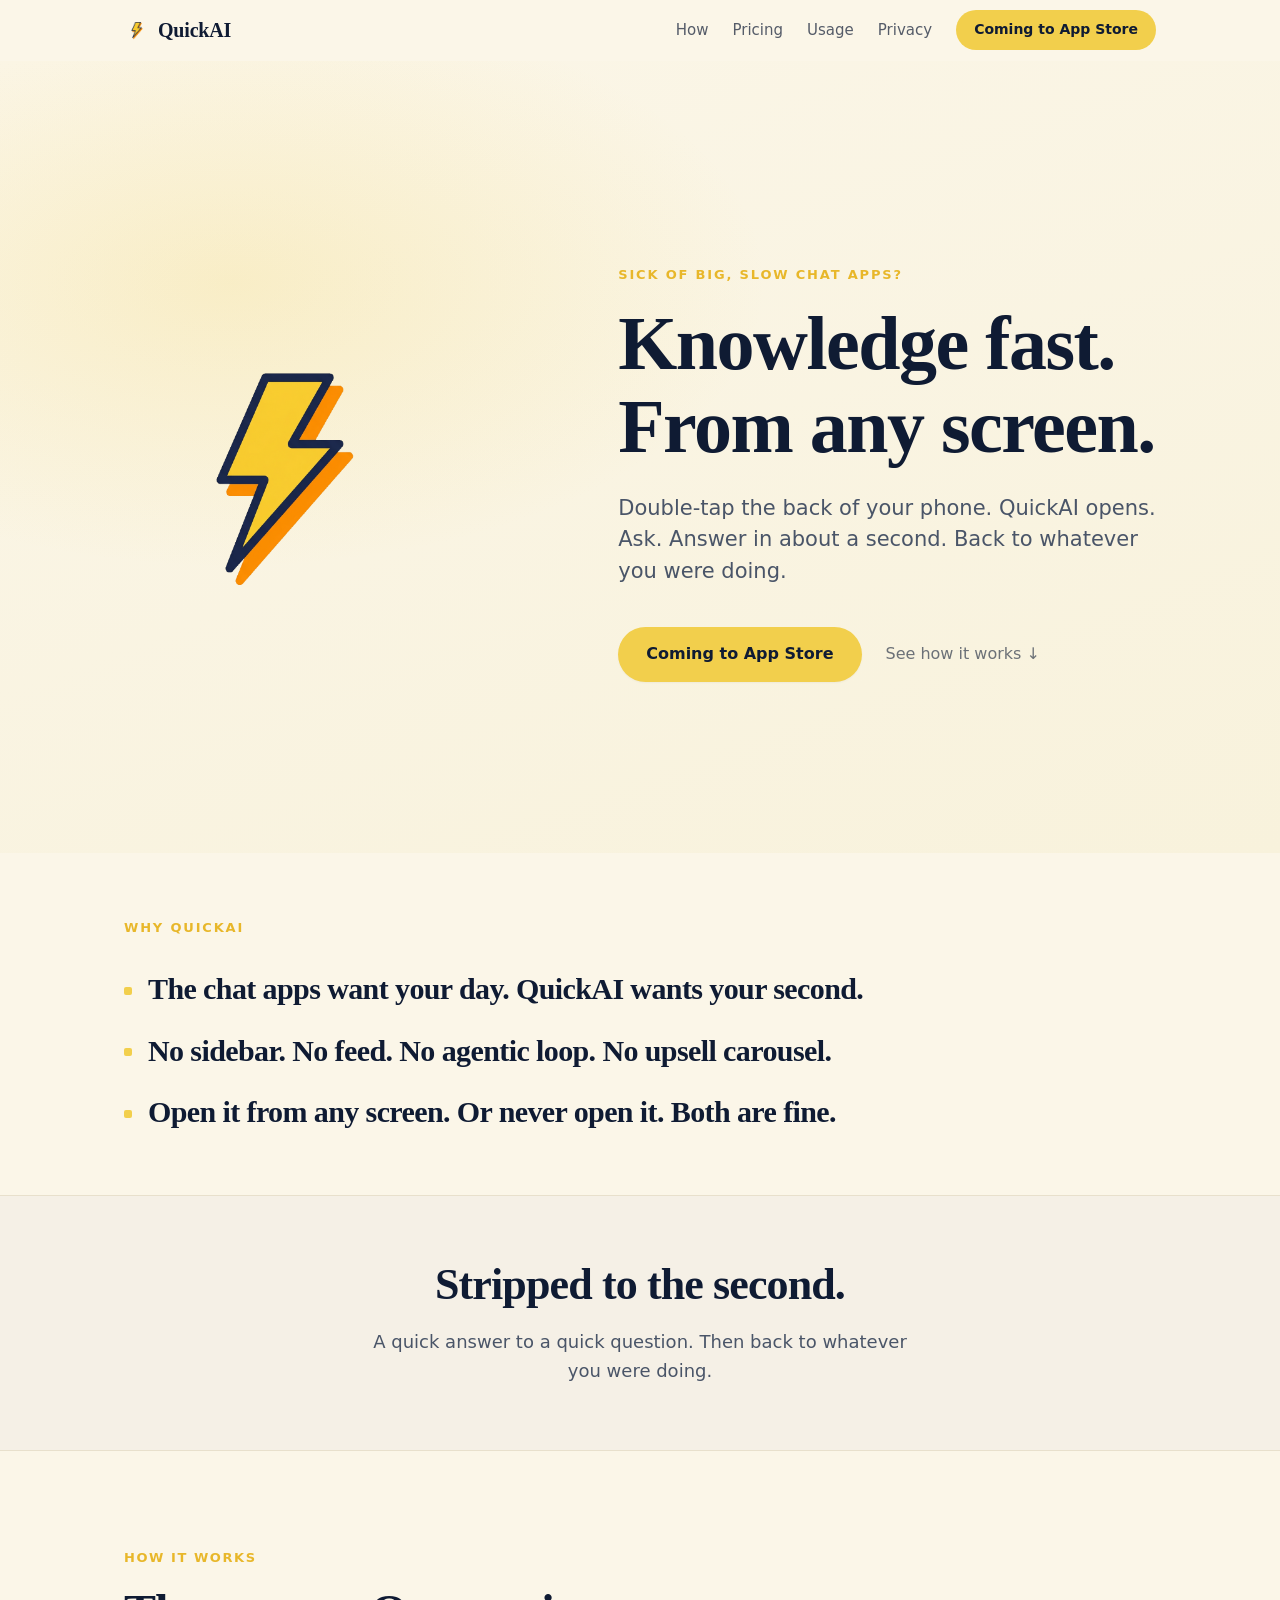
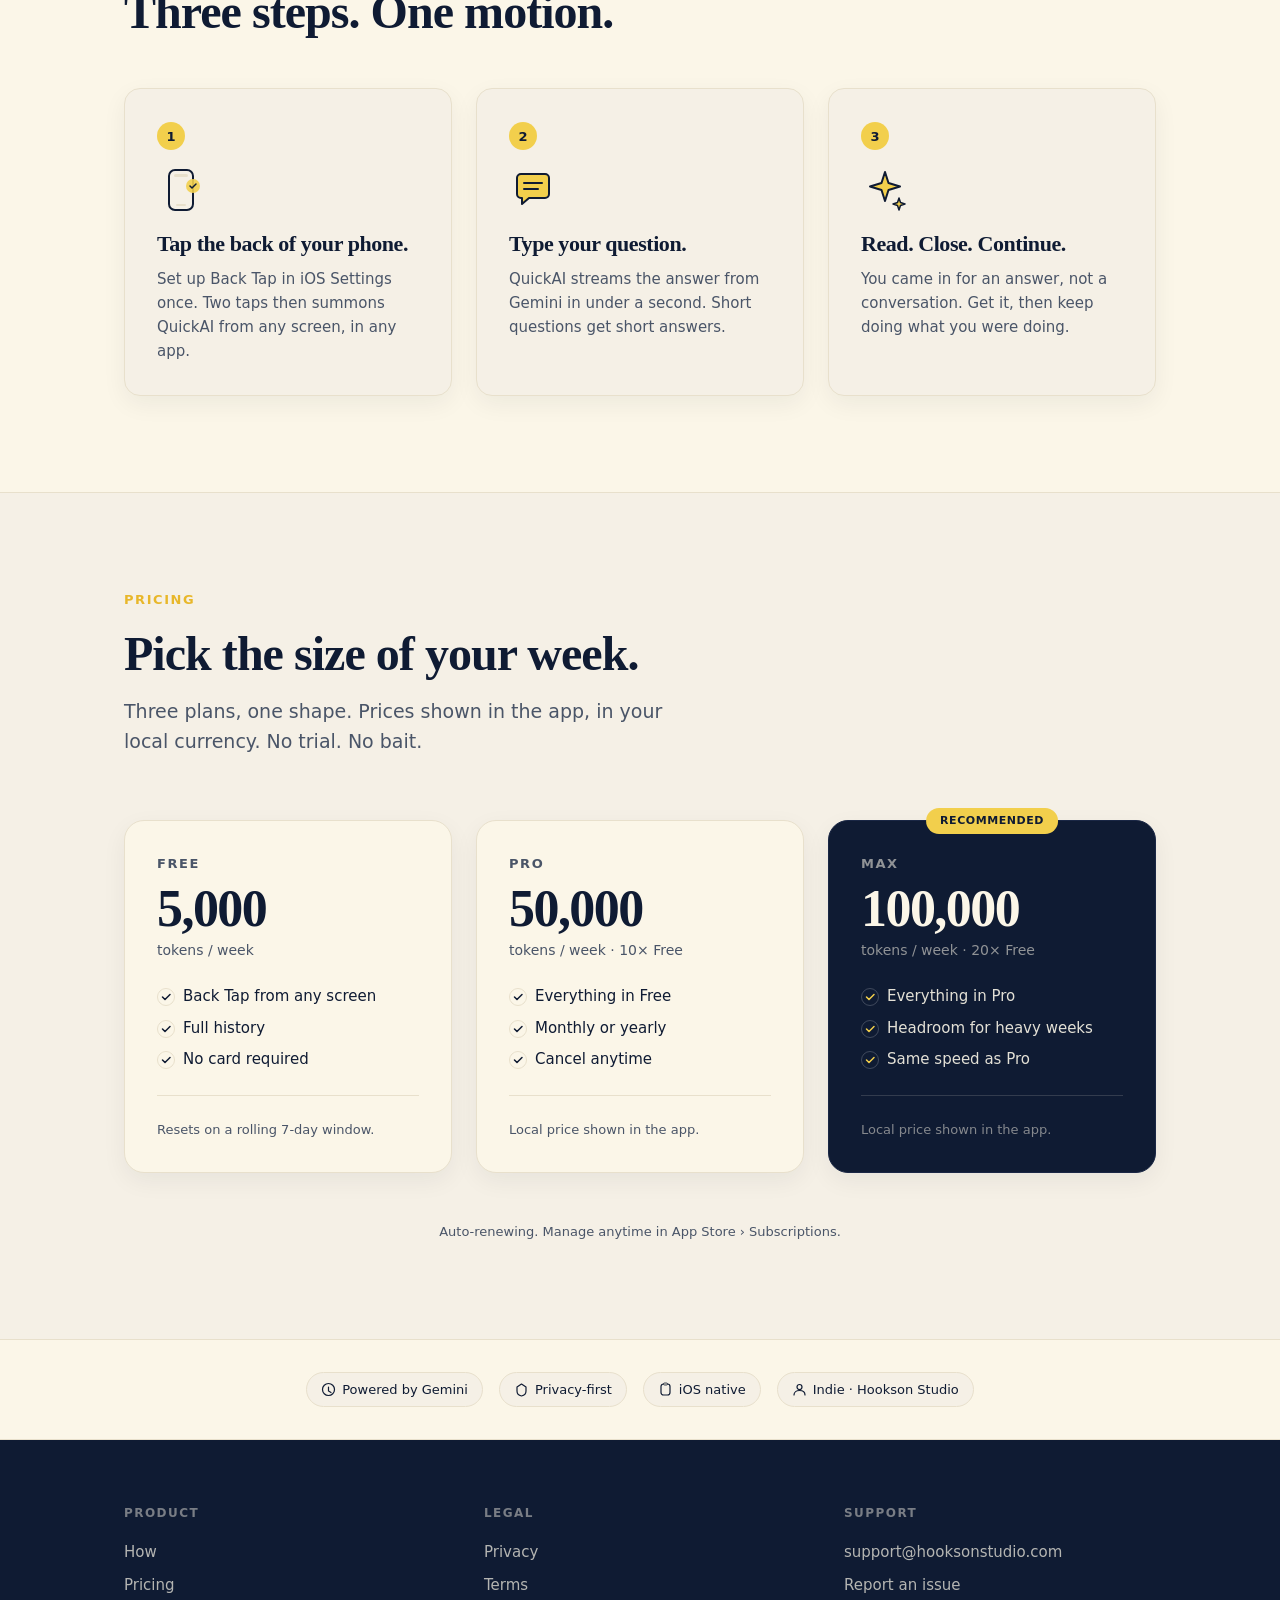
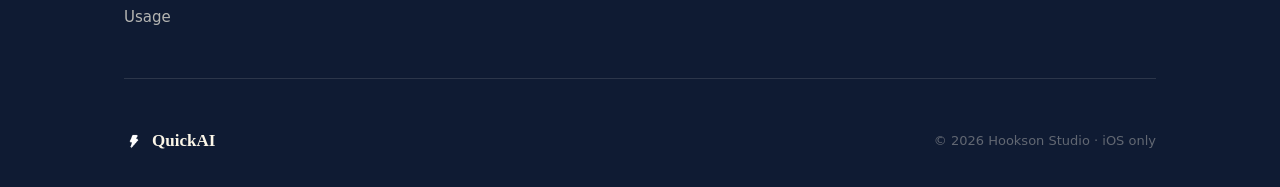
==== commit d3dffc11: "fix(copy): prices are shown in the app, not on the App Store" ====
--- a/index.html
+++ b/index.html
@@ -119,7 +119,7 @@
   <div class="container">
     <p class="section-eyebrow fade-in">Pricing</p>
     <h2 class="fade-in">Pick the size of your week.</h2>
-    <p class="section-sub fade-in">Three plans, one shape. Pricing shown in the App Store in your local currency. No trial. No bait.</p>
+    <p class="section-sub fade-in">Three plans, one shape. Prices shown in the app, in your local currency. No trial. No bait.</p>
     <div class="pricing-grid">
 
       <!-- Free -->
@@ -163,7 +163,7 @@
             Cancel anytime
           </div>
         </div>
-        <p class="plan-note">Local pricing via the App Store.</p>
+        <p class="plan-note">Local price shown in the app.</p>
       </div>
 
       <!-- Max -->
@@ -186,7 +186,7 @@
             Same speed as Pro
           </div>
         </div>
-        <p class="plan-note">Local pricing via the App Store.</p>
+        <p class="plan-note">Local price shown in the app.</p>
       </div>
 
     </div>
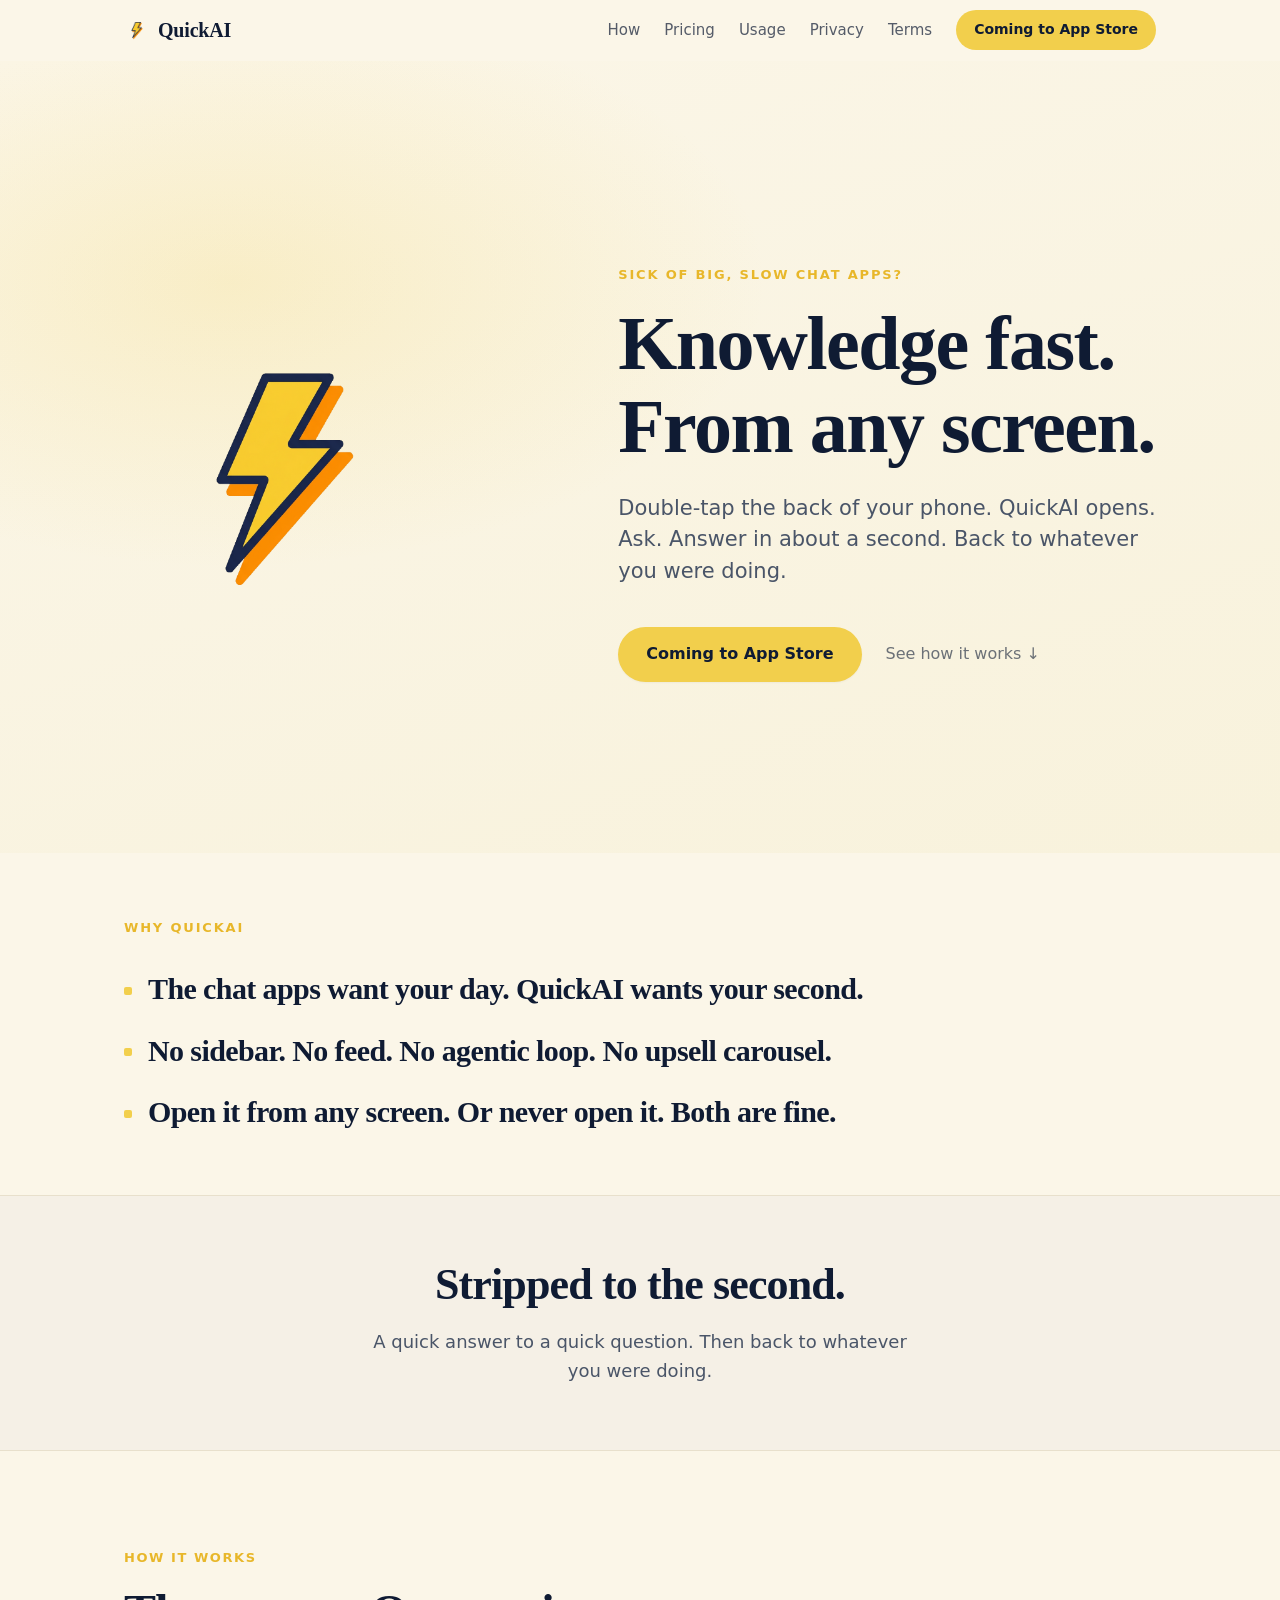
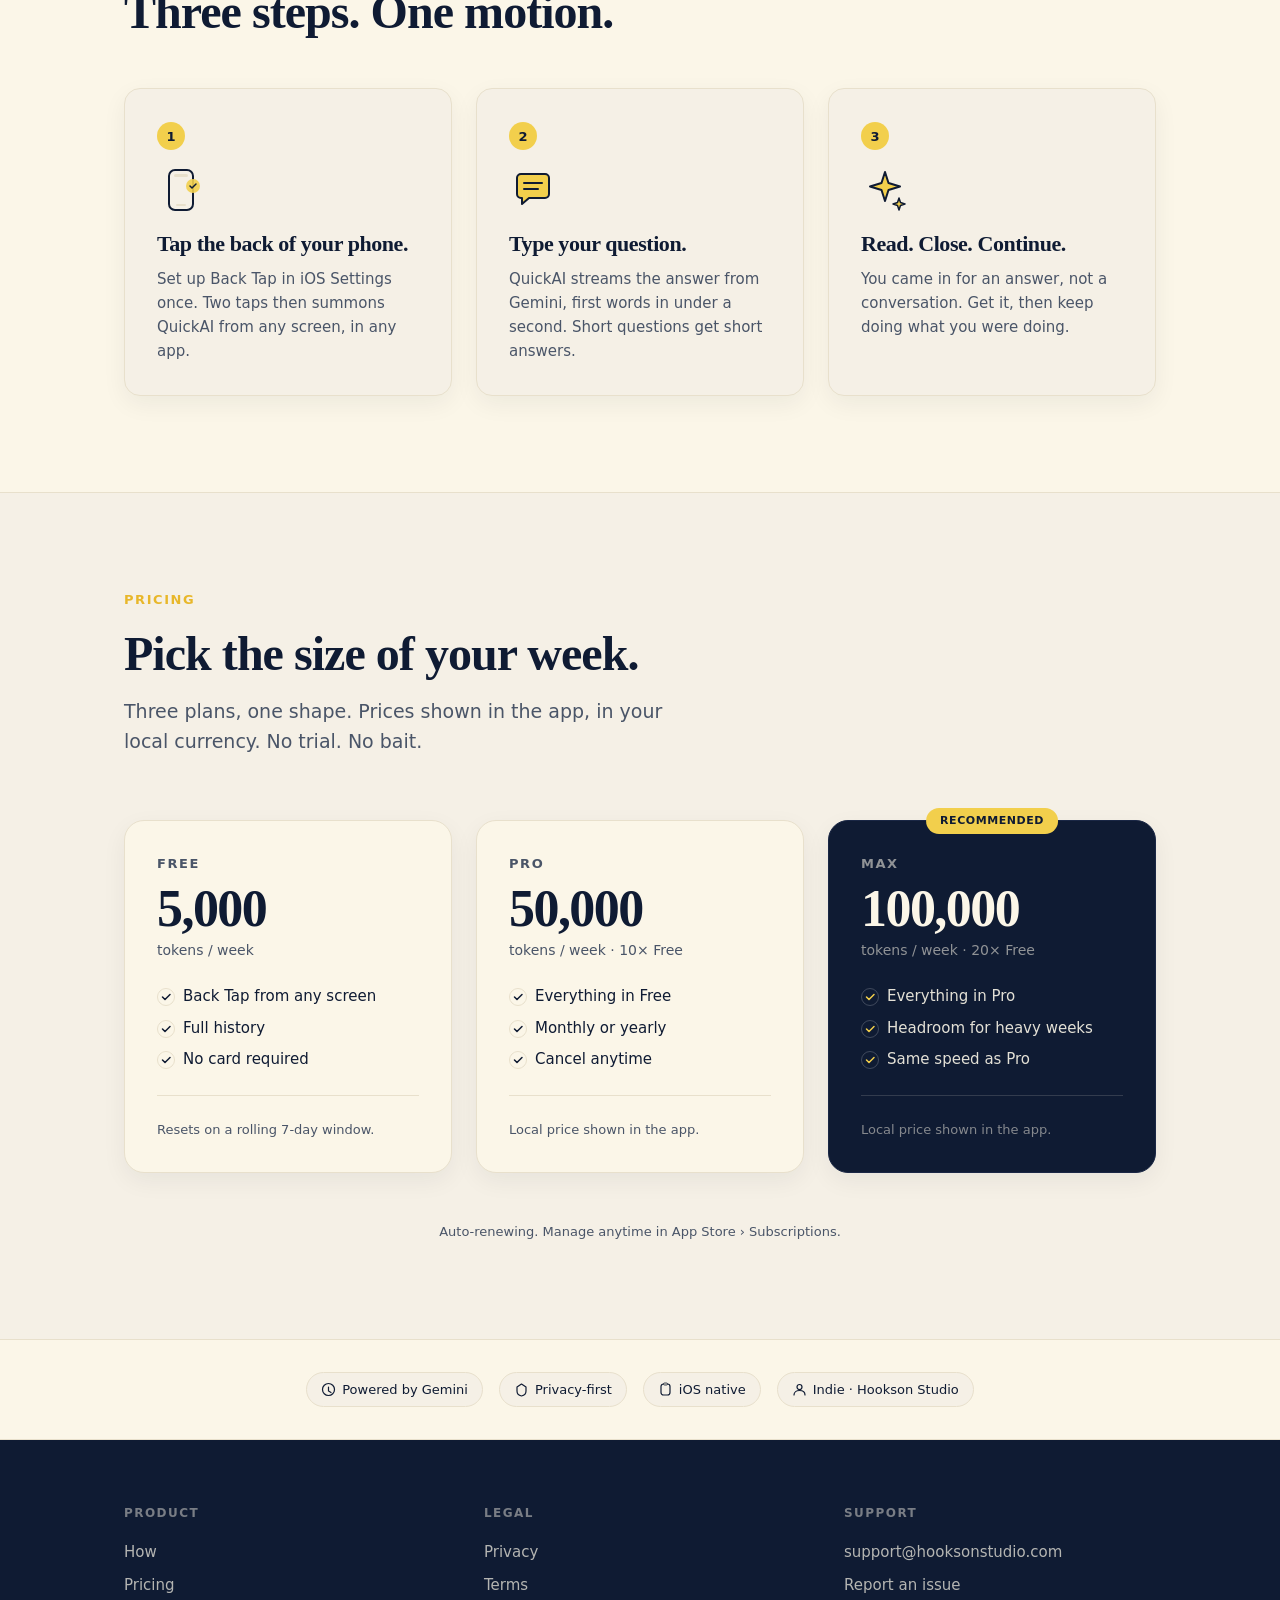
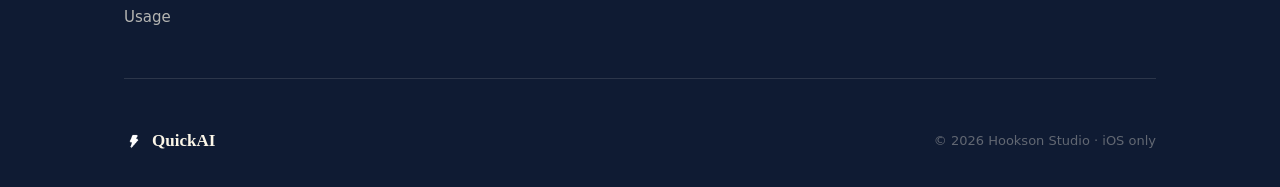
==== commit 2f91796c: "fix: review pass — Terms in nav, aria-current, og:image/url, legal-back - Add Terms back to nav acro" ====
--- a/index.html
+++ b/index.html
@@ -9,6 +9,12 @@
   <meta property="og:title" content="QuickAI · AI that lives inside your phone." />
   <meta property="og:description" content="Double-tap. Ask. Continue." />
   <meta property="og:type" content="website" />
+  <meta property="og:url" content="https://quick.hooksonstudio.com/" />
+  <meta property="og:image" content="https://quick.hooksonstudio.com/assets/bolt.png" />
+  <meta name="twitter:card" content="summary" />
+  <meta name="twitter:title" content="QuickAI · AI that lives inside your phone." />
+  <meta name="twitter:description" content="Double-tap. Ask. Continue." />
+  <meta name="twitter:image" content="https://quick.hooksonstudio.com/assets/bolt.png" />
   <link rel="stylesheet" href="styles.css" />
   <link rel="icon" type="image/png" href="assets/bolt.png" />
 </head>
@@ -27,6 +33,7 @@
         <a href="#pricing" class="nav-text-link">Pricing</a>
         <a href="usage.html" class="nav-text-link">Usage</a>
         <a href="privacy.html" class="nav-text-link">Privacy</a>
+        <a href="terms.html" class="nav-text-link">Terms</a>
         <span class="cta-pill">Coming to App Store</span>
       </div>
     </div>
@@ -99,7 +106,7 @@
           <line x1="15" y1="23" x2="29" y2="23" stroke="#0F1B33" stroke-width="2" stroke-linecap="round"/>
         </svg>
         <h3>Type your question.</h3>
-        <p>QuickAI streams the answer from Gemini in under a second. Short questions get short answers.</p>
+        <p>QuickAI streams the answer from Gemini, first words in under a second. Short questions get short answers.</p>
       </div>
       <div class="card fade-in">
         <div class="step-number">3</div>
@@ -255,12 +262,7 @@
   </div>
 </footer>
 
-<script>
-(function(){
-  var nav = document.getElementById('site-nav');
-  window.addEventListener('scroll', function(){ nav.classList.toggle('scrolled', window.scrollY > 8); }, {passive:true});
-})();
-</script>
+<script src="scripts.js" defer></script>
 
 </body>
 </html>
--- a/styles.css
+++ b/styles.css
@@ -315,6 +315,8 @@
   text-decoration-color:var(--yellow-deep); text-underline-offset:3px; transition:color 160ms ease;
 }
 .legal-content a:hover { color:var(--yellow-deep); }
+.legal-back { margin-top: var(--sp-7); }
+[aria-current="page"] { opacity: 1 !important; color: var(--yellow-deep); }
 
 /* REDUCED MOTION */
 @media (prefers-reduced-motion: reduce) {
